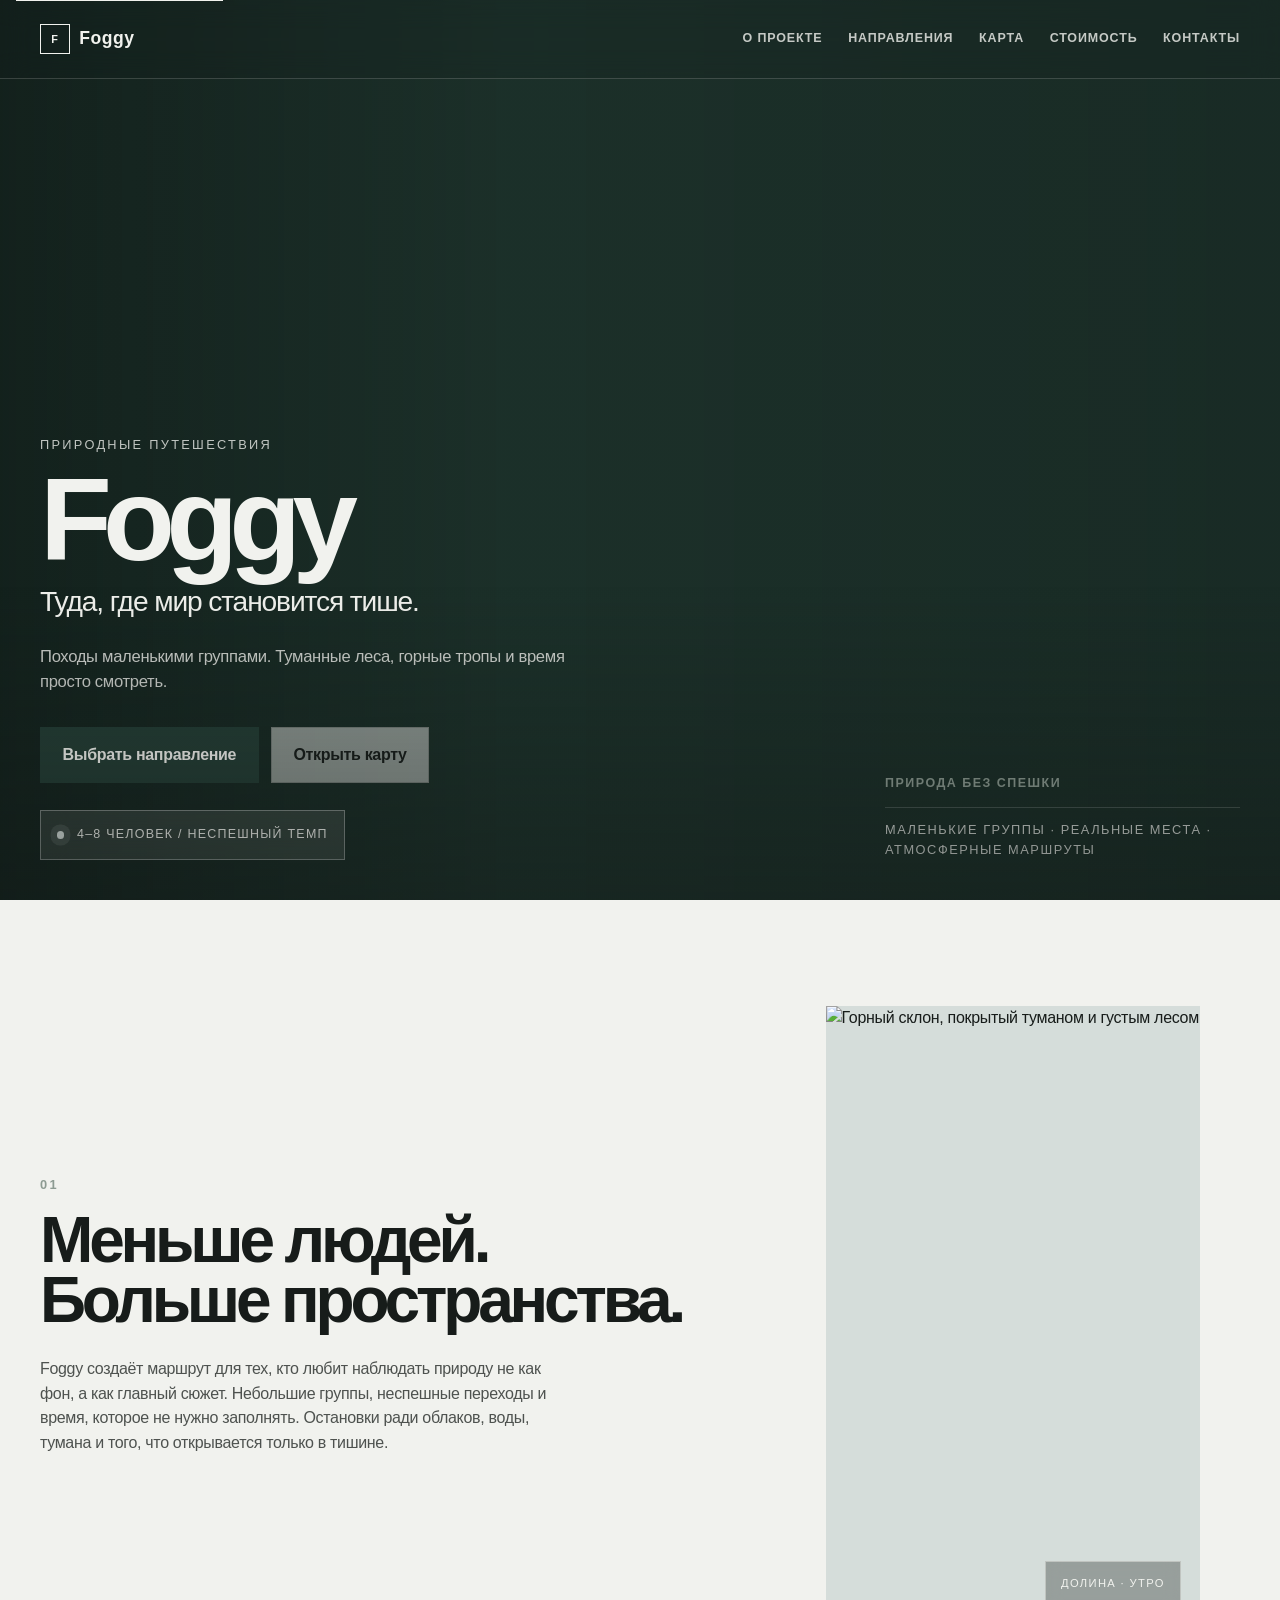
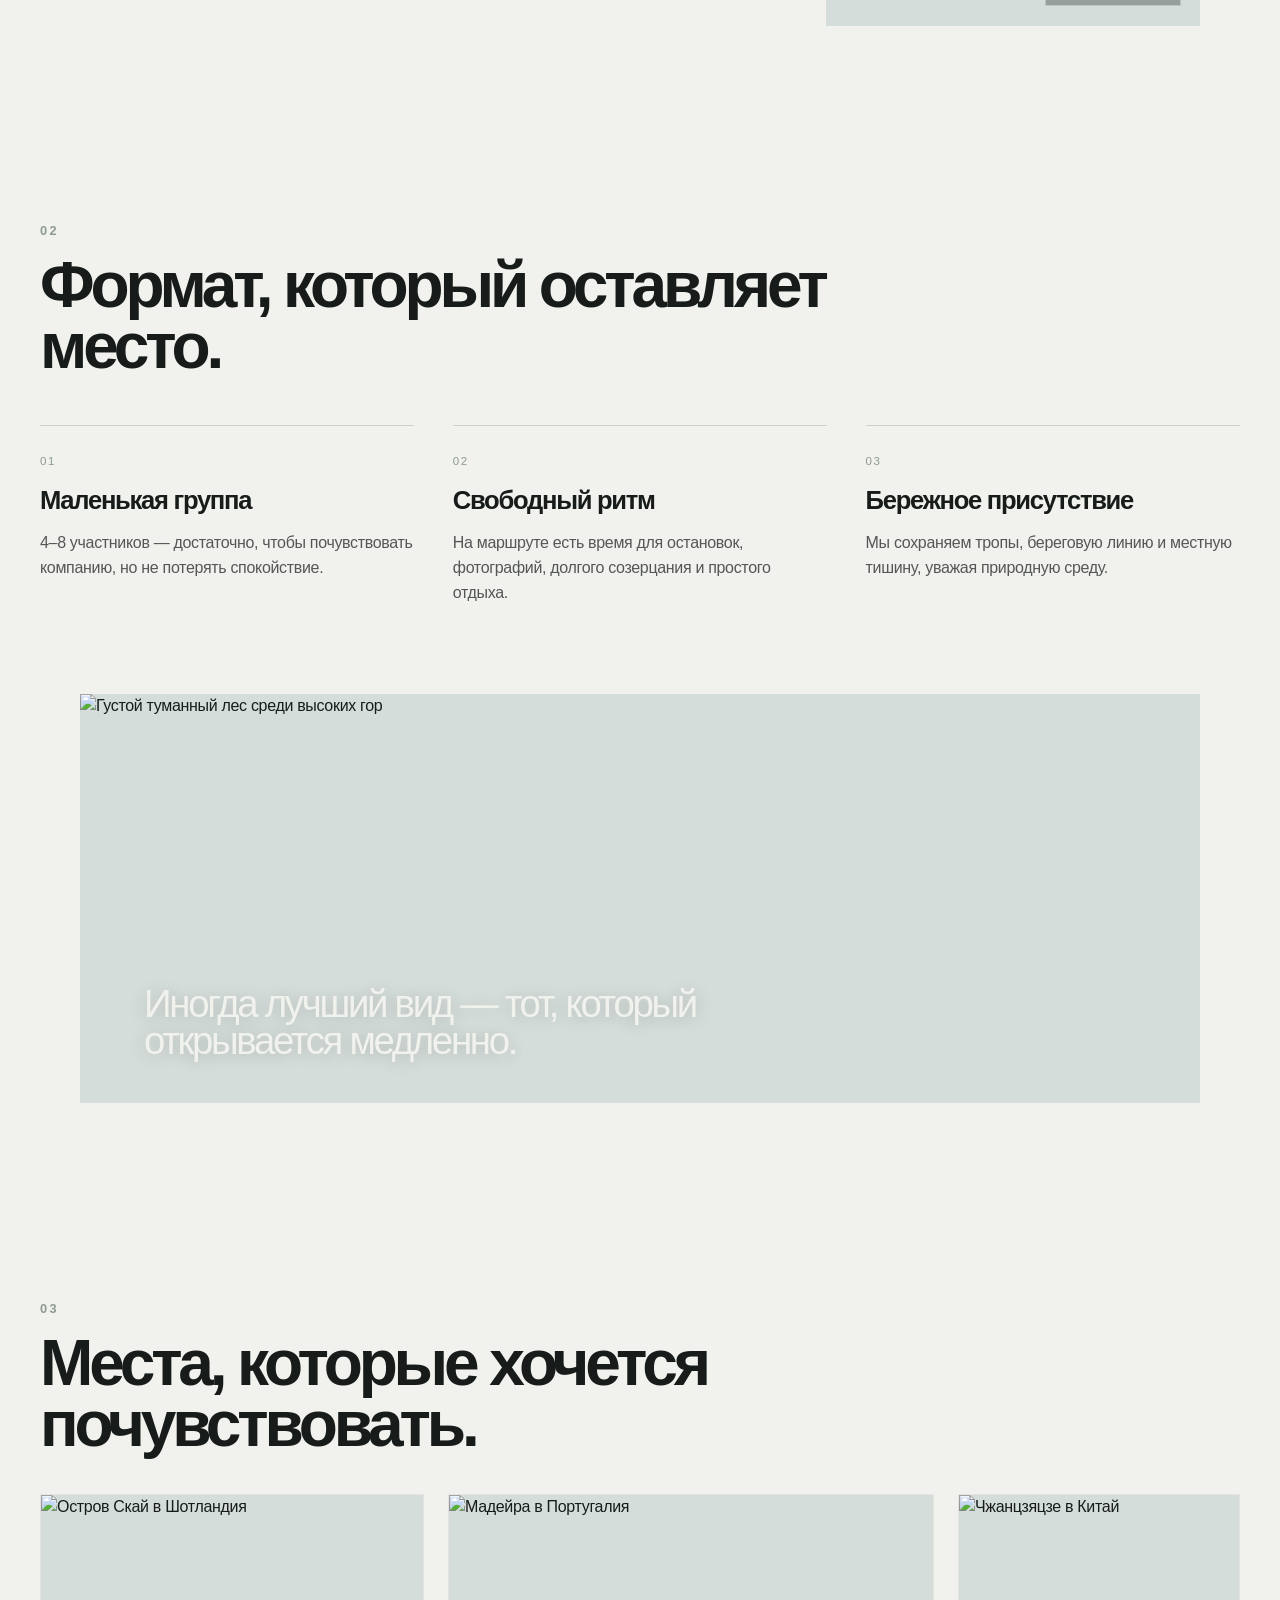
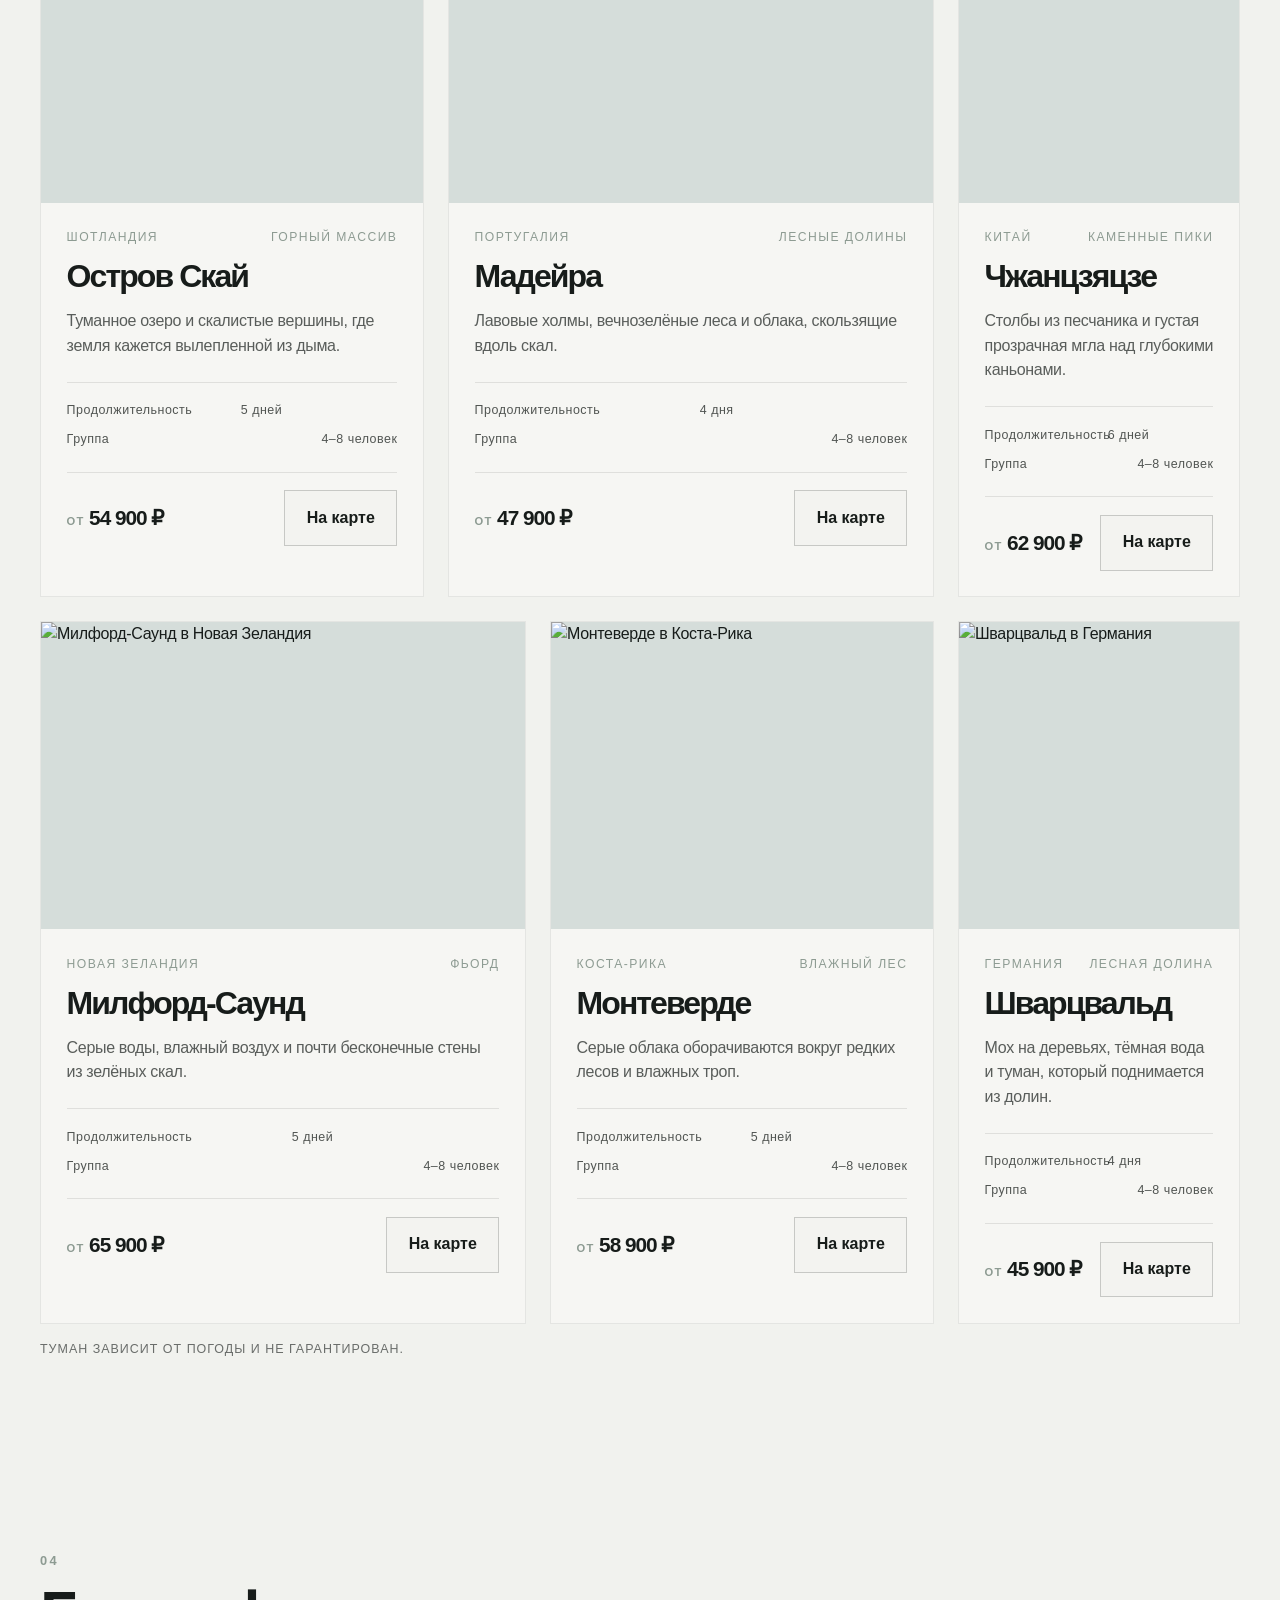
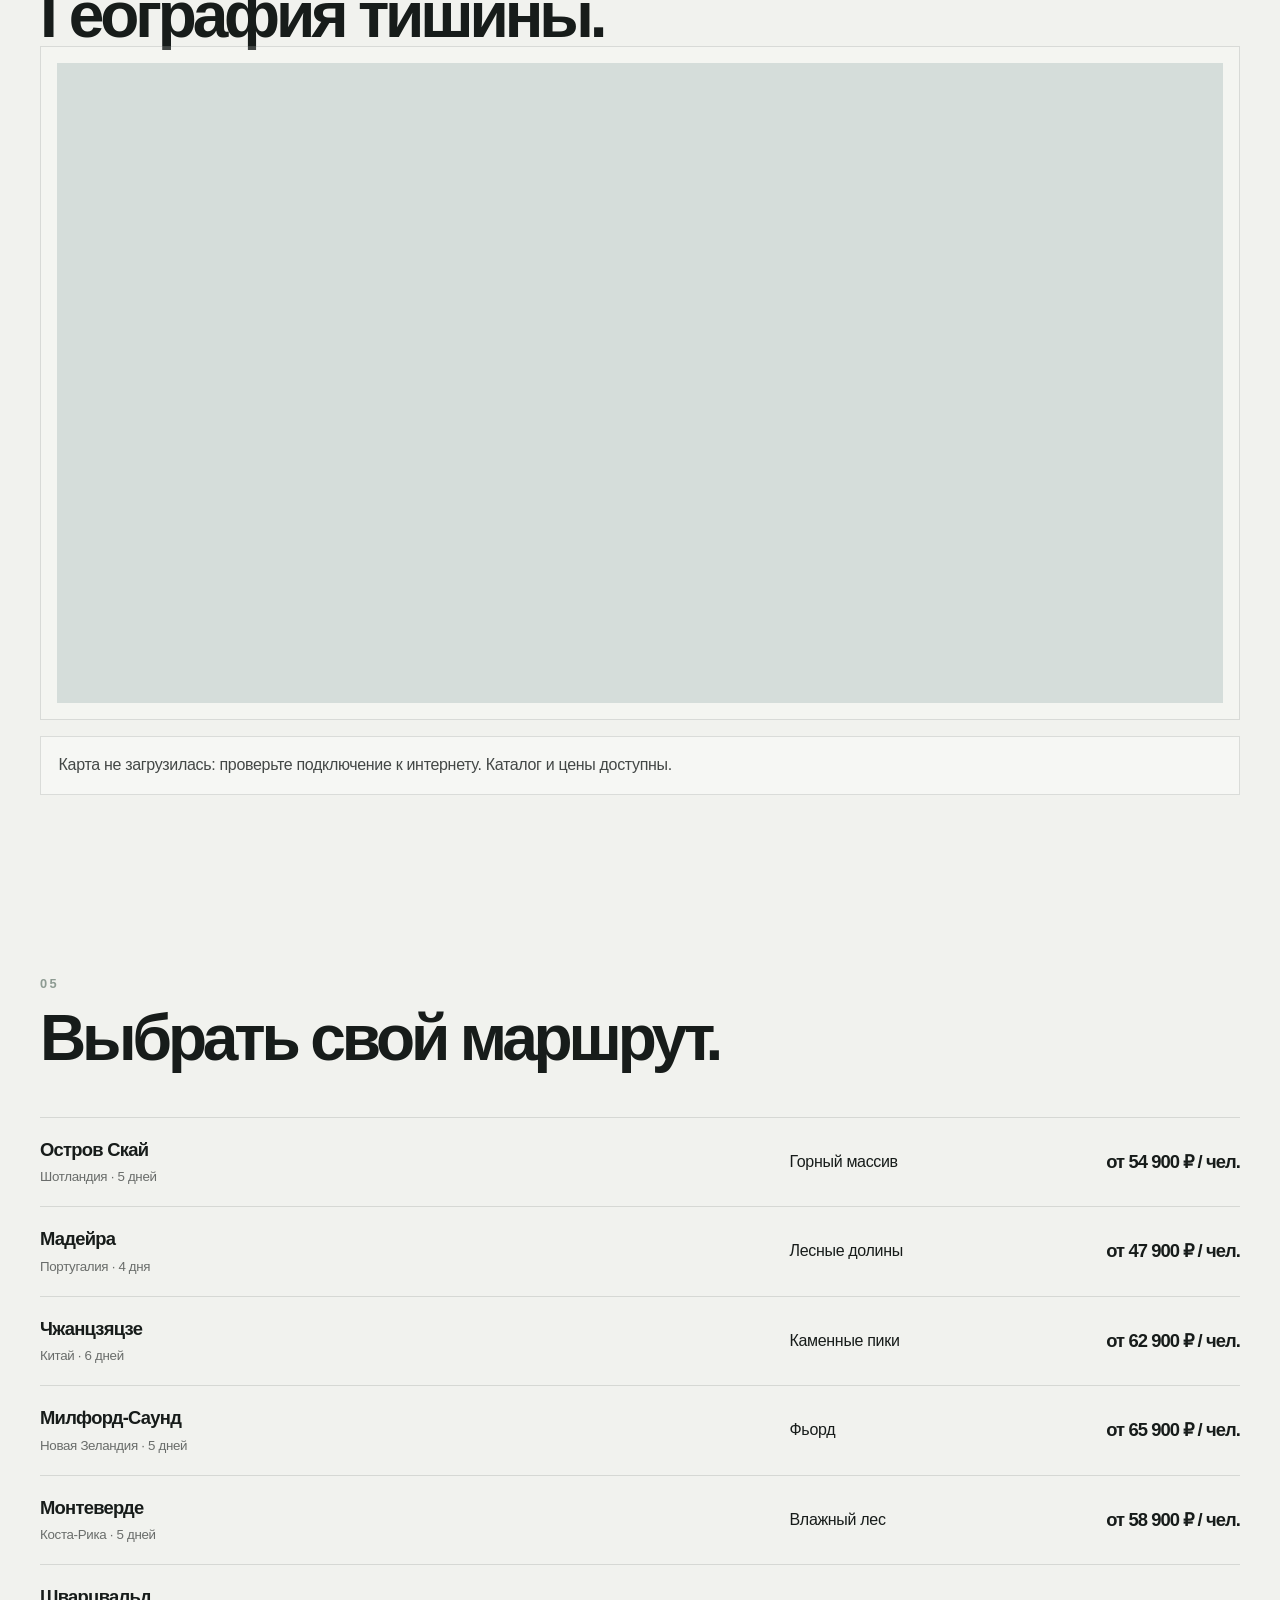
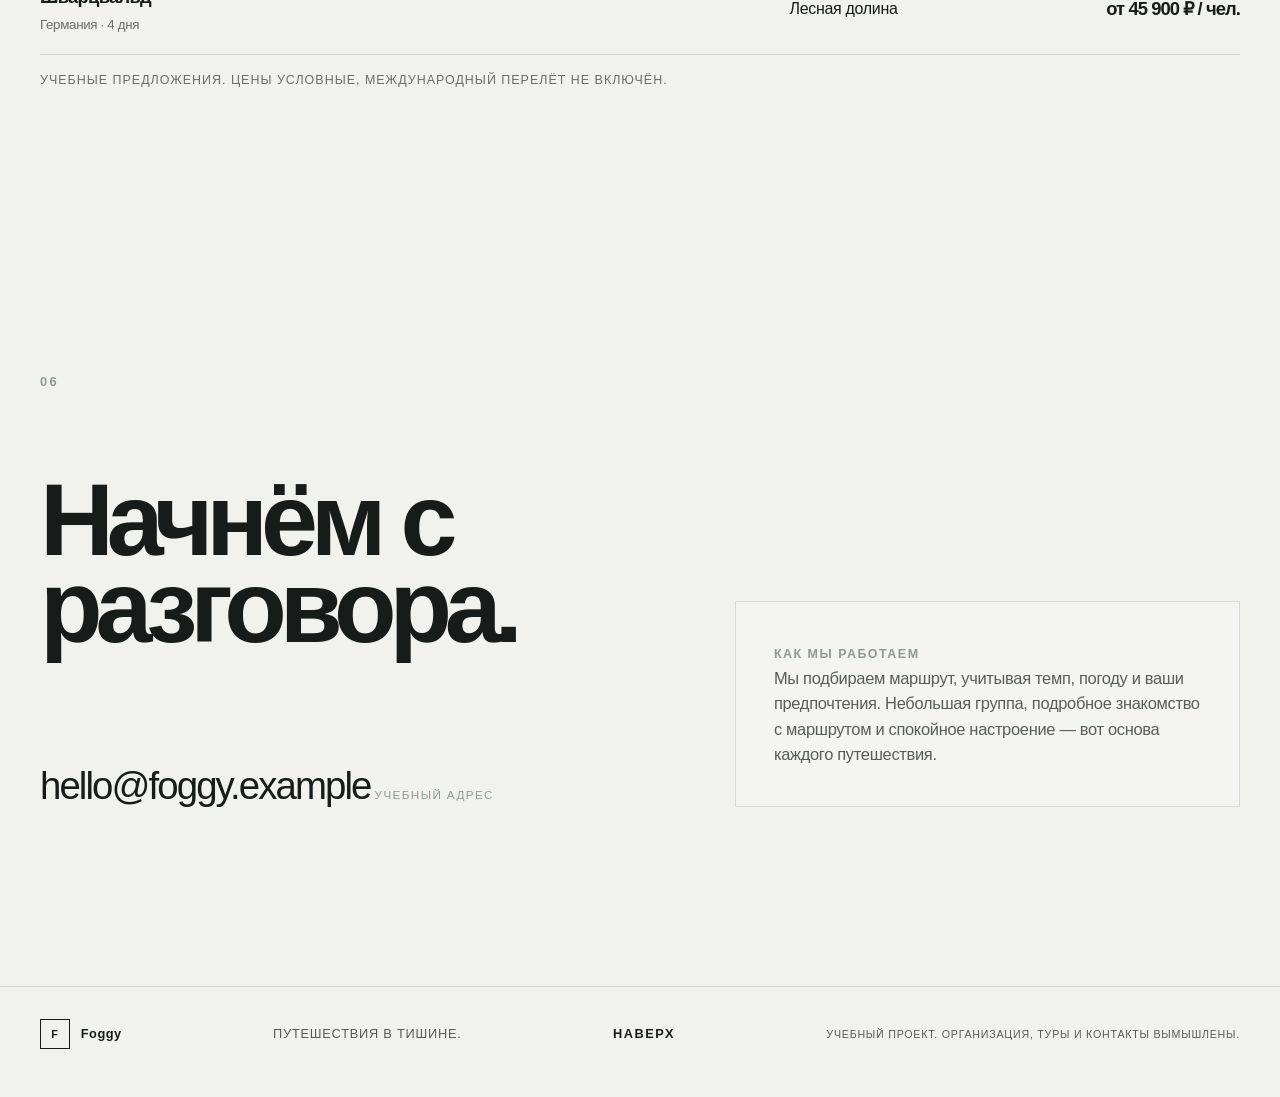
==== index.html @ eac11d85 "init" ====
<!DOCTYPE html>
<html lang="ru">
<head>
  <meta charset="UTF-8">
  <meta name="viewport" content="width=device-width, initial-scale=1.0">
  <meta name="description" content="Foggy — небольшие путешествия по туманным лесам, горным долинам и спокойным природным маршрутам по всему миру.">
  <title>Foggy — путешествия там, где мир становится тише</title>
  <link rel="preconnect" href="https://fonts.googleapis.com">
  <link rel="preconnect" href="https://fonts.gstatic.com" crossorigin>
  <link rel="stylesheet" href="https://unpkg.com/leaflet@1.9.4/dist/leaflet.css" integrity="sha256-p4NxAoJBhIIN+hmNHrzRCf9tD/miZyoHS5obTRR9BMY=" crossorigin="">
  <style>
    :root {
      --paper: #f1f2ee;
      --ink: #171c1a;
      --forest: #233c34;
      --moss: #8d9b92;
      --mist: #d5ddda;
      --glass: rgba(241, 242, 238, 0.19);
      --glass-border: rgba(255, 255, 255, 0.36);
      --shadow: rgba(23, 28, 26, 0.12);
      --max-width: 1440px;
      --section-padding: clamp(4.5rem, 7vw, 8.5rem);
      --content-width: min(100% - 2.5rem, 1200px);
      --content-width-wide: min(100% - 2.5rem, 1320px);
      --radius: 18px;
      --header-height: 78px;
      --transition: 260ms ease;
    }

    * { box-sizing: border-box; }

    html {
      scroll-behavior: smooth;
      background: var(--paper);
    }

    body {
      margin: 0;
      color: var(--ink);
      background: var(--paper);
      font-family: Helvetica Neue, Arial, sans-serif;
      font-size: 16px;
      line-height: 1.55;
      letter-spacing: -0.02em;
      text-rendering: optimizeLegibility;
    }

    body.menu-open { overflow: hidden; }

    img {
      display: block;
      max-width: 100%;
    }

    a { color: inherit; }

    button, input, textarea { font: inherit; }

    ::selection {
      color: var(--paper);
      background: var(--forest);
    }

    :focus-visible {
      outline: 2px solid var(--ink);
      outline-offset: 4px;
    }

    .sr-only {
      position: absolute;
      width: 1px;
      height: 1px;
      padding: 0;
      margin: -1px;
      overflow: hidden;
      clip: rect(0, 0, 0, 0);
      white-space: nowrap;
      border: 0;
    }

    .container {
      width: var(--content-width);
      margin-inline: auto;
    }

    .container-wide {
      width: var(--content-width-wide);
      margin-inline: auto;
    }

    .section-kicker {
      display: block;
      margin-bottom: 0.9rem;
      color: var(--moss);
      font-size: clamp(0.7rem, 1vw, 0.8rem);
      font-weight: 700;
      letter-spacing: 0.18em;
      text-transform: uppercase;
    }

    .section-title {
      margin: 0;
      max-width: 920px;
      font-size: clamp(2.6rem, 5vw, 6.1rem);
      line-height: 0.95;
      letter-spacing: -0.065em;
      font-weight: 600;
    }

    .eyebrow {
      color: var(--moss);
      font-size: 0.78rem;
      font-weight: 700;
      letter-spacing: 0.12em;
      text-transform: uppercase;
    }

    .button,
    .text-link {
      display: inline-flex;
      align-items: center;
      justify-content: center;
      min-height: 48px;
      border: 1px solid transparent;
      transition: background var(--transition), color var(--transition), border-color var(--transition), transform var(--transition);
      cursor: pointer;
      text-decoration: none;
    }

    .button {
      padding: 0.9rem 1.35rem;
      font-weight: 600;
    }

    .button.primary {
      background: var(--forest);
      color: var(--paper);
    }

    .button.primary:hover,
    .button.primary:focus-visible {
      background: #1b2d2a;
    }

    .button.secondary {
      border-color: rgba(23, 28, 26, 0.2);
      background: rgba(241, 242, 238, 0.52);
      color: var(--ink);
    }

    .button.secondary:hover,
    .button.secondary:focus-visible {
      background: rgba(255, 255, 255, 0.68);
    }

    .button:active,
    .text-link:active { transform: translateY(1px); }

    .skip-link {
      position: absolute;
      top: -3rem;
      left: 1rem;
      z-index: 1000;
      padding: 0.75rem 1rem;
      background: var(--paper);
      color: var(--ink);
    }

    .skip-link:focus { top: 1rem; }

    .site-header {
      position: fixed;
      top: 0;
      left: 0;
      z-index: 100;
      width: 100%;
      border-bottom: 1px solid rgba(255, 255, 255, 0.16);
      background: rgba(23, 28, 26, 0.16);
      backdrop-filter: blur(14px);
      -webkit-backdrop-filter: blur(14px);
      transition: background var(--transition), border-color var(--transition), transform var(--transition);
    }

    .site-header.has-background {
      background: rgba(241, 242, 238, 0.88);
      border-color: rgba(23, 28, 26, 0.09);
      backdrop-filter: blur(12px);
      -webkit-backdrop-filter: blur(12px);
    }

    .site-header .container {
      display: flex;
      align-items: center;
      justify-content: space-between;
      height: var(--header-height);
    }

    .brand {
      display: inline-flex;
      align-items: center;
      gap: 0.6rem;
      color: var(--paper);
      text-decoration: none;
      font-size: 1.1rem;
      font-weight: 700;
      letter-spacing: 0.03em;
    }

    .has-background .brand { color: var(--ink); }

    .brand-mark {
      display: inline-grid;
      place-items: center;
      width: 1.85rem;
      height: 1.85rem;
      border: 1px solid currentColor;
      font-size: 0.68rem;
      line-height: 1;
    }

    .main-nav {
      display: flex;
      align-items: center;
      gap: clamp(1rem, 2vw, 2.25rem);
      color: var(--paper);
      font-size: 0.78rem;
      font-weight: 600;
      letter-spacing: 0.07em;
      text-transform: uppercase;
    }

    .has-background .main-nav { color: var(--ink); }

    .main-nav a {
      position: relative;
      text-decoration: none;
      opacity: 0.8;
    }

    .main-nav a::after {
      position: absolute;
      right: 0;
      bottom: -0.45rem;
      left: 0;
      height: 1px;
      background: currentColor;
      transform: scaleX(0);
      transform-origin: left;
      transition: transform var(--transition);
      content: "";
    }

    .main-nav a:hover::after,
    .main-nav a:focus-visible::after,
    .main-nav a.active::after { transform: scaleX(1); }

    .nav-toggle {
      display: none;
      width: 2.9rem;
      height: 2.9rem;
      border: 1px solid rgba(255, 255, 255, 0.4);
      background: rgba(255, 255, 255, 0.06);
      color: var(--paper);
      cursor: pointer;
    }

    .has-background .nav-toggle {
      color: var(--ink);
      border-color: rgba(23, 28, 26, 0.22);
      background: rgba(255, 255, 255, 0.26);
    }

    .nav-toggle .bars,
    .nav-toggle .bars::before,
    .nav-toggle .bars::after {
      position: relative;
      display: block;
      width: 1.2rem;
      height: 1px;
      margin-inline: auto;
      background: currentColor;
      transition: transform var(--transition), opacity var(--transition);
      content: "";
    }

    .nav-toggle .bars::before { top: -0.42rem; }
    .nav-toggle .bars::after { top: 0.42rem; }

    .nav-toggle[aria-expanded="true"] .bars { background: transparent; }
    .nav-toggle[aria-expanded="true"] .bars::before { top: 0; transform: rotate(45deg); }
    .nav-toggle[aria-expanded="true"] .bars::after { top: -1px; transform: rotate(-45deg); }

    .hero {
      position: relative;
      min-height: 100vh;
      overflow: hidden;
      background: var(--forest);
      color: var(--paper);
      isolation: isolate;
    }

    .hero-media {
      position: absolute;
      z-index: -2;
      inset: -8% 0 0;
      background-image: url("https://images.unsplash.com/photo-1506744038136-46273834b3fb?auto=format&fit=crop&w=1800&q=80");
      background-size: cover;
      background-position: center;
      transform: scale(1.08) translate3d(0, var(--hero-shift, 0), 0);
      transition: transform 0.12s linear;
      will-change: transform;
    }

    .hero::before {
      position: absolute;
      z-index: -1;
      inset: 0;
      background: linear-gradient(90deg, rgba(8, 14, 12, 0.58) 0%, rgba(8, 14, 12, 0.26) 40%, rgba(8, 14, 12, 0.36) 100%);
      content: "";
    }

    .hero::after {
      position: absolute;
      right: 0;
      bottom: 0;
      left: 0;
      height: 35%;
      background: linear-gradient(to top, rgba(18, 24, 22, 0.38), transparent);
      content: "";
    }

    .hero-content {
      display: grid;
      align-content: end;
      min-height: 100vh;
      padding-block: clamp(7rem, 14vh, 10rem) 2.5rem;
    }

    .hero-grid {
      display: grid;
      grid-template-columns: minmax(0, 2.2fr) minmax(0, 1fr);
      gap: clamp(2rem, 5vw, 6rem);
      align-items: end;
    }

    .hero-copy {
      max-width: 980px;
    }

    .hero-kicker {
      display: block;
      margin-bottom: 1.1rem;
      font-size: clamp(0.7rem, 1vw, 0.8rem);
      letter-spacing: 0.18em;
      text-transform: uppercase;
      color: rgba(241, 242, 238, 0.78);
    }

    .hero-title {
      margin: 0;
      font-size: clamp(4rem, 9.2vw, 11rem);
      line-height: 0.8;
      letter-spacing: -0.075em;
      font-weight: 600;
    }

    .hero-tagline {
      margin: 1.25rem 0 0;
      max-width: 700px;
      font-size: clamp(1.1rem, 2.2vw, 1.8rem);
      line-height: 1.12;
      letter-spacing: -0.04em;
      font-weight: 500;
    }

    .hero-body {
      margin: 1.6rem 0 0;
      max-width: 35rem;
      color: rgba(241, 242, 238, 0.82);
      font-size: clamp(0.96rem, 1.3vw, 1.15rem);
    }

    .hero-actions {
      display: flex;
      flex-wrap: wrap;
      gap: 0.75rem;
      margin-top: 2rem;
    }

    .hero-note {
      display: flex;
      align-items: center;
      gap: 0.8rem;
      margin-top: 1.7rem;
      padding: 0.9rem 1rem;
      width: fit-content;
      border: 1px solid var(--glass-border);
      background: rgba(241, 242, 238, 0.12);
      backdrop-filter: blur(14px);
      -webkit-backdrop-filter: blur(14px);
      color: var(--paper);
      font-size: 0.78rem;
      letter-spacing: 0.1em;
      text-transform: uppercase;
    }

    .hero-note::before {
      width: 0.45rem;
      height: 0.45rem;
      border-radius: 50%;
      background: var(--mist);
      box-shadow: 0 0 0 0.4rem rgba(213, 221, 218, 0.12);
      content: "";
    }

    .hero-detail {
      justify-self: end;
      max-width: 400px;
      color: rgba(241, 242, 238, 0.84);
      font-size: 0.8rem;
      letter-spacing: 0.12em;
      text-transform: uppercase;
    }

    .hero-detail-line {
      position: relative;
      padding-top: 0.8rem;
      margin-top: 0.8rem;
      border-top: 1px solid rgba(255, 255, 255, 0.18);
    }

    section { scroll-margin-top: calc(var(--header-height) + 2rem); }

    .intro,
    .format,
    .catalog,
    .map-block,
    .price,
    .contacts {
      padding-block: var(--section-padding);
    }

    .journal-grid {
      display: grid;
      grid-template-columns: minmax(0, 1.2fr) minmax(0, 0.8fr);
      gap: clamp(2rem, 5vw, 5rem);
      align-items: center;
    }

    .intro-copy {
      max-width: 670px;
    }

    .intro-copy .section-title {
      max-width: 760px;
    }

    .intro-text {
      margin: 1.6rem 0 0;
      max-width: 33rem;
      color: rgba(23, 28, 26, 0.75);
      font-size: clamp(1rem, 1.2vw, 1.15rem);
    }

    .intro-media {
      position: relative;
      min-height: 620px;
      overflow: hidden;
      background: var(--mist);
    }

    .intro-media img,
    .photo-panel img,
    .destination-image img {
      width: 100%;
      height: 100%;
      object-fit: cover;
      transition: transform 700ms ease;
    }

    .intro-media img {
      position: absolute;
      inset: 0;
    }

    .intro-media:hover img,
    .photo-panel:hover img,
    .destination-image:hover img { transform: scale(1.025); }

    .intro-caption {
      position: absolute;
      right: 1.2rem;
      bottom: 1.2rem;
      padding: 0.8rem 0.95rem;
      border: 1px solid rgba(241, 242, 238, 0.45);
      background: rgba(23, 28, 26, 0.32);
      color: var(--paper);
      font-size: 0.7rem;
      letter-spacing: 0.12em;
      text-transform: uppercase;
      backdrop-filter: blur(8px);
      -webkit-backdrop-filter: blur(8px);
    }

    .format-grid {
      display: grid;
      grid-template-columns: repeat(3, minmax(0, 1fr));
      gap: clamp(1.5rem, 3vw, 2.5rem);
      margin-top: 3rem;
    }

    .feature {
      position: relative;
      padding-top: 1.7rem;
      border-top: 1px solid rgba(23, 28, 26, 0.16);
    }

    .feature-number {
      display: block;
      margin-bottom: 1.1rem;
      color: var(--moss);
      font-size: 0.72rem;
      letter-spacing: 0.14em;
      text-transform: uppercase;
    }

    .feature h3 {
      margin: 0;
      font-size: clamp(1.55rem, 2vw, 2.2rem);
      letter-spacing: -0.05em;
      line-height: 1;
    }

    .feature p {
      margin: 1.1rem 0 0;
      color: rgba(23, 28, 26, 0.72);
    }

    .photo-panel {
      position: relative;
      overflow: hidden;
      height: clamp(20rem, 32vw, 34rem);
      margin-top: 5.5rem;
      background: var(--mist);
    }

    .photo-panel .quote {
      position: absolute;
      left: clamp(1.2rem, 5vw, 5rem);
      bottom: clamp(1.2rem, 4vw, 2.8rem);
      max-width: 42rem;
      color: var(--paper);
      font-size: clamp(1.4rem, 3vw, 3.5rem);
      line-height: 0.94;
      letter-spacing: -0.06em;
      font-weight: 500;
      text-shadow: 0 2px 18px rgba(0, 0, 0, 0.2);
    }

    .catalog-header {
      display: flex;
      align-items: end;
      justify-content: space-between;
      gap: 2rem;
      margin-bottom: 2.5rem;
    }

    .catalog-grid {
      display: grid;
      grid-template-columns: repeat(12, minmax(0, 1fr));
      gap: 1.5rem;
    }

    .destination {
      grid-column: span 4;
      background: rgba(255, 255, 255, 0.3);
      border: 1px solid rgba(23, 28, 26, 0.08);
    }

    .destination:nth-child(2n) { grid-column: span 5; }
    .destination:nth-child(3n) { grid-column: span 3; }

    .destination-image {
      position: relative;
      height: clamp(18rem, 24vw, 28rem);
      overflow: hidden;
      background: var(--mist);
    }

    .destination-body {
      padding: clamp(1.2rem, 2vw, 1.7rem);
    }

    .destination-meta {
      display: flex;
      align-items: center;
      justify-content: space-between;
      gap: 1rem;
      margin-bottom: 0.9rem;
      color: var(--moss);
      font-size: 0.76rem;
      letter-spacing: 0.12em;
      text-transform: uppercase;
    }

    .destination h3 {
      margin: 0;
      font-size: clamp(1.7rem, 2.5vw, 2.4rem);
      line-height: 0.98;
      letter-spacing: -0.06em;
    }

    .destination p {
      margin: 1rem 0 0;
      color: rgba(23, 28, 26, 0.7);
    }

    .destination-details {
      display: grid;
      grid-template-columns: repeat(2, minmax(0, 1fr));
      gap: 0.6rem 1.1rem;
      padding-top: 1.15rem;
      margin-top: 1.45rem;
      border-top: 1px solid rgba(23, 28, 26, 0.1);
      color: rgba(23, 28, 26, 0.74);
      font-size: 0.78rem;
      letter-spacing: 0.04em;
    }

    .destination-details span:last-child { text-align: right; }

    .destination-footer {
      display: flex;
      align-items: center;
      justify-content: space-between;
      gap: 1rem;
      margin-top: 1.4rem;
      padding-top: 1.1rem;
      border-top: 1px solid rgba(23, 28, 26, 0.1);
    }

    .destination-price {
      font-size: 1.3rem;
      letter-spacing: -0.05em;
      font-weight: 600;
    }

    .destination-price small {
      color: var(--moss);
      font-size: 0.7rem;
      letter-spacing: 0.1em;
      text-transform: uppercase;
    }

    .map-layout {
      position: relative;
      overflow: hidden;
      padding: 1rem;
      border: 1px solid rgba(23, 28, 26, 0.12);
      background: rgba(255, 255, 255, 0.18);
    }

    #map-canvas {
      position: relative;
      z-index: 0;
      isolation: isolate;
      overflow: hidden;
      width: 100%;
      height: clamp(24rem, 50vw, 42rem);
      min-height: 22rem;
      background: var(--mist);
    }

    .leaflet-container {
      background: #dfe9e4;
      font: inherit;
    }

    .leaflet-control-zoom {
      border: 1px solid rgba(23, 28, 26, 0.15) !important;
      border-radius: 0 !important;
      box-shadow: none !important;
    }

    .leaflet-control-zoom a {
      color: var(--ink) !important;
      background: rgba(241, 242, 238, 0.9) !important;
    }

    .leaflet-popup-content-wrapper,
    .leaflet-popup-tip {
      border-radius: 0;
      color: var(--ink);
      box-shadow: 0 18px 38px rgba(23, 28, 26, 0.12);
    }

    .leaflet-popup.is-constrained .leaflet-popup-tip-container { display: none; }

    .map-popup {
      min-width: 200px;
      padding: 0.2rem 0.1rem 0.1rem;
    }

    .map-popup h3 {
      margin: 0;
      font-size: 1.1rem;
      letter-spacing: -0.04em;
    }

    .map-popup p { margin: 0.35rem 0 0; color: rgba(23, 28, 26, 0.75); }

    .map-status {
      display: none;
      margin-top: 1rem;
      padding: 1rem 1.1rem;
      border: 1px solid rgba(23, 28, 26, 0.12);
      background: rgba(255, 255, 255, 0.34);
      color: rgba(23, 28, 26, 0.8);
    }

    .map-status.is-visible { display: block; }

    .price-list {
      margin: 3rem 0 0;
      border-top: 1px solid rgba(23, 28, 26, 0.12);
    }

    .price-row {
      display: grid;
      grid-template-columns: minmax(0, 1.3fr) minmax(110px, 0.45fr) minmax(120px, 0.32fr);
      gap: 1rem;
      align-items: center;
      padding: 1.1rem 0;
      border-bottom: 1px solid rgba(23, 28, 26, 0.12);
    }

    .price-row strong {
      display: block;
      font-size: 1.15rem;
      letter-spacing: -0.04em;
    }

    .price-row small,
    .price-note {
      color: rgba(23, 28, 26, 0.62);
    }

    .price-row span,
    .price-row strong,
    .price-row em { font-style: normal; }

    .price-row em {
      justify-self: end;
      font-size: 1.15rem;
      letter-spacing: -0.05em;
      font-weight: 600;
    }

    .price-note {
      margin-top: 1rem;
      font-size: 0.78rem;
      letter-spacing: 0.08em;
      text-transform: uppercase;
    }

    .contacts-wrap {
      display: grid;
      grid-template-columns: minmax(0, 1.1fr) minmax(0, 0.9fr);
      gap: clamp(2rem, 6vw, 6rem);
      align-items: end;
      padding-block: var(--section-padding);
    }

    .contacts-title {
      font-size: clamp(3.2rem, 8vw, 8rem);
      line-height: 0.85;
      letter-spacing: -0.07em;
      font-weight: 600;
    }

    .contact-email {
      display: inline-block;
      margin-top: 2rem;
      font-size: clamp(1.3rem, 3vw, 3rem);
      line-height: 1;
      letter-spacing: -0.05em;
      text-decoration: none;
    }

    .contact-note {
      display: inline-block;
      margin-top: 0.9rem;
      color: var(--moss);
      font-size: 0.73rem;
      letter-spacing: 0.12em;
      text-transform: uppercase;
    }

    .contact-card {
      padding: clamp(1.5rem, 3vw, 2.4rem);
      border: 1px solid rgba(23, 28, 26, 0.12);
      background: rgba(255, 255, 255, 0.2);
    }

    .contact-card .eyebrow {
      margin-bottom: 0.8rem;
    }

    .contact-card p {
      margin: 0;
      color: rgba(23, 28, 26, 0.7);
      font-size: 1.03rem;
    }

    .site-footer {
      padding: 2rem 0 3rem;
      border-top: 1px solid rgba(23, 28, 26, 0.12);
      color: rgba(23, 28, 26, 0.7);
      font-size: 0.8rem;
      letter-spacing: 0.06em;
      text-transform: uppercase;
    }

    .site-footer .container {
      display: flex;
      align-items: center;
      justify-content: space-between;
      gap: 1.5rem;
    }

    .footer-brand {
      display: inline-flex;
      align-items: center;
      gap: 0.7rem;
      color: var(--ink);
      text-decoration: none;
      font-weight: 700;
      letter-spacing: 0.04em;
      text-transform: none;
    }

    .footer-note { display: block; }

    .footer-top {
      color: var(--ink);
      text-decoration: none;
      font-weight: 700;
      letter-spacing: 0.12em;
    }

    @media (max-width: 980px) {
      .main-nav {
        position: fixed;
        top: var(--header-height);
        right: 1rem;
        left: 1rem;
        display: grid;
        gap: 1.2rem;
        padding: 1.5rem;
        border: 1px solid rgba(255, 255, 255, 0.24);
        background: rgba(23, 28, 26, 0.89);
        backdrop-filter: blur(18px);
        -webkit-backdrop-filter: blur(18px);
        opacity: 0;
        pointer-events: none;
        transform: translateY(-0.5rem);
        transition: opacity var(--transition), transform var(--transition);
      }

      .main-nav.is-open {
        opacity: 1;
        pointer-events: auto;
        transform: translateY(0);
      }

      .nav-toggle { display: inline-grid; place-items: center; }

      .hero-grid { grid-template-columns: 1fr; }
      .hero-detail { justify-self: start; }

      .journal-grid,
      .contacts-wrap { grid-template-columns: 1fr; }

      .destination { grid-column: span 6; }
      .destination:nth-child(2n),
      .destination:nth-child(3n) { grid-column: span 6; }
    }

    @media (max-width: 720px) {
      :root {
        --section-padding: 4.5rem;
        --header-height: 70px;
        --content-width: min(100% - 1.35rem, 1200px);
      }

      .site-header .container { height: var(--header-height); }
      .brand { font-size: 1rem; }

      .hero-note { letter-spacing: 0.06em; }
      .hero-detail { font-size: 0.68rem; }

      .catalog-grid { grid-template-columns: 1fr; }
      .destination,
      .destination:nth-child(2n),
      .destination:nth-child(3n) { grid-column: auto; }

      .destination-image { height: 23rem; }
      .destination-details { grid-template-columns: 1fr; }
      .destination-details span:last-child { text-align: left; }
      .destination-footer { align-items: flex-end; }

      .price-row {
        grid-template-columns: 1fr;
        gap: 0.35rem;
        padding: 1.35rem 0;
      }
      .price-row em { justify-self: start; }

      .site-footer .container {
        flex-direction: column;
        align-items: flex-start;
      }
    }

    @media (max-width: 430px) {
      .hero-content { padding-block: 6.5rem 1.5rem; }
      .hero-title { font-size: clamp(3.2rem, 23vw, 4.75rem); }
      .hero-tagline { font-size: 1.15rem; }
      .hero-actions { flex-direction: column; align-items: stretch; }
      .hero-actions .button { width: 100%; }
      .intro-media { min-height: 420px; }
      .photo-panel { height: 19rem; }
      .photo-panel .quote { font-size: 1.8rem; }
      .contacts-title { font-size: 2.9rem; }
    }

    @media (prefers-reduced-motion: reduce) {
      html { scroll-behavior: auto; }
      *, *::before, *::after {
        animation-duration: 0.01ms !important;
        animation-iteration-count: 1 !important;
        transition-duration: 0.01ms !important;
      }
      .hero-media { transform: none !important; }
    }
  </style>
</head>
<body>
  <a class="skip-link" href="#main">Перейти к содержимому</a>

  <header class="site-header" id="site-header">
    <div class="container">
      <a class="brand" href="#top" aria-label="Foggy — начало страницы">
        <span class="brand-mark">F</span>
        <span>Foggy</span>
      </a>

      <nav class="main-nav" aria-label="Основная навигация" id="main-nav">
        <a href="#about">О проекте</a>
        <a href="#catalog">Направления</a>
        <a href="#map">Карта</a>
        <a href="#price">Стоимость</a>
        <a href="#contacts">Контакты</a>
      </nav>

      <button class="nav-toggle" type="button" aria-expanded="false" aria-controls="main-nav" aria-label="Открыть меню">
        <span class="bars" aria-hidden="true"></span>
      </button>
    </div>
  </header>

  <main id="main">
    <section class="hero" id="top" aria-labelledby="hero-title">
      <div class="hero-media" aria-hidden="true"></div>
      <div class="container hero-content">
        <div class="hero-grid">
          <div class="hero-copy">
            <span class="hero-kicker">Природные путешествия</span>
            <h1 class="hero-title" id="hero-title">Foggy</h1>
            <p class="hero-tagline">Туда, где мир становится тише.</p>
            <p class="hero-body">Походы маленькими группами. Туманные леса, горные тропы и время просто смотреть.</p>
            <div class="hero-actions">
              <a class="button primary" href="#catalog">Выбрать направление</a>
              <a class="button secondary" href="#map">Открыть карту</a>
            </div>
            <div class="hero-note">4–8 человек / неспешный темп</div>
          </div>

          <div class="hero-detail">
            <span class="eyebrow">Природа без спешки</span>
            <div class="hero-detail-line">Маленькие группы · реальные места · атмосферные маршруты</div>
          </div>
        </div>
      </div>
    </section>

    <section class="intro" id="about" aria-labelledby="about-title">
      <div class="container journal-grid">
        <div class="intro-copy">
          <span class="section-kicker">01</span>
          <h2 class="section-title" id="about-title">Меньше людей. Больше пространства.</h2>
          <p class="intro-text">Foggy создаёт маршрут для тех, кто любит наблюдать природу не как фон, а как главный сюжет. Небольшие группы, неспешные переходы и время, которое не нужно заполнять. Остановки ради облаков, воды, тумана и того, что открывается только в тишине.</p>
        </div>

        <figure class="intro-media">
          <img src="https://images.unsplash.com/photo-1501785888041-af3ef285b470?auto=format&fit=crop&w=1200&q=80" alt="Горный склон, покрытый туманом и густым лесом" loading="lazy">
          <figcaption class="intro-caption">Долина · утро</figcaption>
        </figure>
      </div>
    </section>

    <section class="format" id="format" aria-labelledby="format-title">
      <div class="container">
        <span class="section-kicker">02</span>
        <h2 class="section-title" id="format-title">Формат, который оставляет место.</h2>

        <div class="format-grid" aria-label="Преимущества путешествий Foggy">
          <article class="feature">
            <span class="feature-number">01</span>
            <h3>Маленькая группа</h3>
            <p>4–8 участников — достаточно, чтобы почувствовать компанию, но не потерять спокойствие.</p>
          </article>

          <article class="feature">
            <span class="feature-number">02</span>
            <h3>Свободный ритм</h3>
            <p>На маршруте есть время для остановок, фотографий, долгого созерцания и простого отдыха.</p>
          </article>

          <article class="feature">
            <span class="feature-number">03</span>
            <h3>Бережное присутствие</h3>
            <p>Мы сохраняем тропы, береговую линию и местную тишину, уважая природную среду.</p>
          </article>
        </div>

        <figure class="photo-panel" aria-label="Панорамный вид гор и облаков">
          <img src="https://images.unsplash.com/photo-1441974231531-c6227db76b6e?auto=format&fit=crop&w=1800&q=80" alt="Густой туманный лес среди высоких гор" loading="lazy">
          <figcaption class="quote">Иногда лучший вид — тот, который открывается медленно.</figcaption>
        </figure>
      </div>
    </section>

    <section class="catalog" id="catalog" aria-labelledby="catalog-title">
      <div class="container">
        <div class="catalog-header">
          <div>
            <span class="section-kicker">03</span>
            <h2 class="section-title" id="catalog-title">Места, которые хочется почувствовать.</h2>
          </div>
        </div>

        <div class="catalog-grid" id="destination-grid" aria-live="polite"></div>
        <p class="price-note">Туман зависит от погоды и не гарантирован.</p>
      </div>
    </section>

    <section class="map-block" id="map" aria-labelledby="map-title">
      <div class="container">
        <span class="section-kicker">04</span>
        <h2 class="section-title" id="map-title">География тишины.</h2>
        <div class="map-layout">
          <div id="map-canvas" role="region" aria-label="Интерактивная карта направлений Foggy"></div>
        </div>
        <div class="map-status" id="map-status" role="status" aria-live="polite"></div>
      </div>
    </section>

    <section class="price" id="price" aria-labelledby="price-title">
      <div class="container">
        <span class="section-kicker">05</span>
        <h2 class="section-title" id="price-title">Выбрать свой маршрут.</h2>
        <div class="price-list" id="price-list" aria-live="polite"></div>
        <p class="price-note">Учебные предложения. Цены условные, международный перелёт не включён.</p>
      </div>
    </section>

    <section class="contacts" id="contacts" aria-labelledby="contacts-title">
      <div class="container contacts-wrap">
        <div>
          <span class="section-kicker">06</span>
          <h2 class="contacts-title" id="contacts-title">Начнём с разговора.</h2>
          <a class="contact-email" href="mailto:hello@foggy.example">hello@foggy.example</a>
          <span class="contact-note">Учебный адрес</span>
        </div>

        <aside class="contact-card">
          <span class="eyebrow">Как мы работаем</span>
          <p>Мы подбираем маршрут, учитывая темп, погоду и ваши предпочтения. Небольшая группа, подробное знакомство с маршрутом и спокойное настроение — вот основа каждого путешествия.</p>
        </aside>
      </div>
    </section>
  </main>

  <footer class="site-footer">
    <div class="container">
      <a class="footer-brand" href="#top" aria-label="Наверх">
        <span class="brand-mark">F</span>
        <span>Foggy</span>
      </a>
      <span class="footer-note">Путешествия в тишине.</span>
      <a class="footer-top" href="#top">Наверх</a>
      <small>Учебный проект. Организация, туры и контакты вымышлены.</small>
    </div>
  </footer>

  <script src="https://unpkg.com/leaflet@1.9.4/dist/leaflet.js" integrity="sha256-20nQCchB9co0qIjJZRGuk2/Z9VM+kNiyxNV1lvTlZBo=" crossorigin=""></script>
  <script>
    // Данные направлений используются каталогом, картой и прайсом.
    const destinations = [
      {
        id: "skye",
        name: "Остров Скай",
        country: "Шотландия",
        description: "Туманное озеро и скалистые вершины, где земля кажется вылепленной из дыма.",
        type: "Горный массив",
        duration: "5 дней",
        group: "4–8 человек",
        price: 54900,
        image: "https://images.unsplash.com/photo-1519681393784-d120267933ba?auto=format&fit=crop&w=1200&q=80",
        coords: [57.2, -6.2]
      },
      {
        id: "madeira",
        name: "Мадейра",
        country: "Португалия",
        description: "Лавовые холмы, вечнозелёные леса и облака, скользящие вдоль скал.",
        type: "Лесные долины",
        duration: "4 дня",
        group: "4–8 человек",
        price: 47900,
        image: "https://images.unsplash.com/photo-1500530855697-b586d89ba3ee?auto=format&fit=crop&w=1200&q=80",
        coords: [32.6667, -16.9]
      },
      {
        id: "zhangjiajie",
        name: "Чжанцзяцзе",
        country: "Китай",
        description: "Столбы из песчаника и густая прозрачная мгла над глубокими каньонами.",
        type: "Каменные пики",
        duration: "6 дней",
        group: "4–8 человек",
        price: 62900,
        image: "https://images.unsplash.com/photo-1473448912268-2022ce9509d8?auto=format&fit=crop&w=1200&q=80",
        coords: [29.125, 110.478]
      },
      {
        id: "milford-sound",
        name: "Милфорд-Саунд",
        country: "Новая Зеландия",
        description: "Серые воды, влажный воздух и почти бесконечные стены из зелёных скал.",
        type: "Фьорд",
        duration: "5 дней",
        group: "4–8 человек",
        price: 65900,
        image: "https://images.unsplash.com/photo-1501594907352-04cda38ebc29?auto=format&fit=crop&w=1200&q=80",
        coords: [-44.6, 167.9]
      },
      {
        id: "monteverde",
        name: "Монтеверде",
        country: "Коста-Рика",
        description: "Серые облака оборачиваются вокруг редких лесов и влажных троп.",
        type: "Влажный лес",
        duration: "5 дней",
        group: "4–8 человек",
        price: 58900,
        image: "https://images.unsplash.com/photo-1501436513145-30f24e19fcc5?auto=format&fit=crop&w=1200&q=80",
        coords: [10.3, -84.8]
      },
      {
        id: "black-forest",
        name: "Шварцвальд",
        country: "Германия",
        description: "Мох на деревьях, тёмная вода и туман, который поднимается из долин.",
        type: "Лесная долина",
        duration: "4 дня",
        group: "4–8 человек",
        price: 45900,
        image: "https://images.unsplash.com/photo-1501854140801-50d01698950b?auto=format&fit=crop&w=1200&q=80",
        coords: [47.8, 8.2]
      }
    ];

    function formatPrice(value) {
      return new Intl.NumberFormat("ru-RU", { style: "currency", currency: "RUB", maximumFractionDigits: 0 }).format(value);
    }

    function destinationCard(destination) {
      return `
        <article class="destination" id="destination-${destination.id}">
          <div class="destination-image">
            <img src="${destination.image}" alt="${destination.name} в ${destination.country}" loading="lazy">
          </div>
          <div class="destination-body">
            <div class="destination-meta">
              <span>${destination.country}</span>
              <span>${destination.type}</span>
            </div>
            <h3>${destination.name}</h3>
            <p>${destination.description}</p>
            <div class="destination-details">
              <span>Продолжительность</span>
              <span>${destination.duration}</span>
              <span>Группа</span>
              <span>${destination.group}</span>
            </div>
            <div class="destination-footer">
              <div class="destination-price"><small>От</small> ${formatPrice(destination.price)}</div>
              <button class="button secondary map-button" type="button" data-destination-id="${destination.id}">На карте</button>
            </div>
          </div>
        </article>
      `;
    }

    function renderCatalog() {
      const grid = document.querySelector("#destination-grid");
      grid.innerHTML = destinations.map(destinationCard).join("");
    }

    function renderPrice() {
      const list = document.querySelector("#price-list");
      list.innerHTML = destinations.map(destination => `
        <div class="price-row">
          <div>
            <strong>${destination.name}</strong>
            <small>${destination.country} · ${destination.duration}</small>
          </div>
          <span>${destination.type}</span>
          <em>от ${formatPrice(destination.price)} / чел.</em>
        </div>
      `).join("");
    }

    const medialMap = document.querySelector("#map-canvas");
    const mapStatus = document.querySelector("#map-status");
    let map;
    let mapReady = false;
    const mapMarkers = [];

    function mapError(message) {
      mapStatus.textContent = message;
      mapStatus.classList.add("is-visible");
    }

    function keepMapPopupInFrame(popup) {
      if (!popup || !popup.isOpen()) return;

      L.setOptions(popup, { offset: L.point(0, 7) });
      popup.update();
      const element = popup.getElement();
      const frame = medialMap.getBoundingClientRect();
      const card = element.getBoundingClientRect();
      const x = Math.max(frame.left + 12 - card.left, Math.min(0, frame.right - 12 - card.right));
      const y = Math.max(frame.top + 12 - card.top, Math.min(0, frame.bottom - 12 - card.bottom));

      element.classList.toggle("is-constrained", x !== 0 || y !== 0);
      L.setOptions(popup, { offset: L.point(x, 7 + y) });
      popup.update();
    }

    function initMap() {
      if (!window.L || !medialMap) return;

      const bounds = destinations.reduce((result, destination) => {
        result.push(destination.coords);
        return result;
      }, []);

      map = L.map(medialMap, {
        dragging: false,
        scrollWheelZoom: false,
        doubleClickZoom: false,
        boxZoom: false,
        touchZoom: false,
        keyboard: false,
        zoomControl: false,
        attributionControl: true,
        zoomSnap: 0.25
      }).fitBounds(bounds, { padding: [50, 50], animate: false });

      L.tileLayer("https://{s}.tile.openstreetmap.org/{z}/{x}/{y}.png", {
        attribution: '&copy; <a href="https://www.openstreetmap.org/copyright">OpenStreetMap</a> contributors',
        maxZoom: 18,
        noWrap: true
      }).addTo(map);

      map.on("popupopen", event => keepMapPopupInFrame(event.popup));

      destinations.forEach((destination) => {
        const marker = L.marker(destination.coords, { autoPanOnFocus: false }).addTo(map);
        const popupContent = `
          <article class="map-popup">
            <h3>${destination.name}</h3>
            <p>${destination.country}</p>
            <p>${destination.duration} · ${destination.type}</p>
            <p>от ${formatPrice(destination.price)} / чел.</p>
          </article>
        `;
        marker.bindPopup(popupContent, { autoPan: false });
        marker.destinationId = destination.id;
        mapMarkers.push(marker);
      });

      mapReady = true;

      const mapResizeObserver = new ResizeObserver(() => {
        map.invalidateSize({ pan: false });
        map.fitBounds(bounds, { padding: [50, 50], animate: false });
        const openMarker = mapMarkers.find(marker => marker.isPopupOpen());
        if (openMarker) keepMapPopupInFrame(openMarker.getPopup());
      });
      mapResizeObserver.observe(medialMap);
    }

    function openDestinationOnMap(destinationId) {
      const destination = destinations.find(item => item.id === destinationId);
      if (!destination || !mapReady || !map) {
        mapError("Карта временно недоступна. Вы можете продолжить выбор маршрута в каталоге.");
        return;
      }
      const marker = mapMarkers.find(item => item.destinationId === destinationId);
      if (marker) {
        marker.openPopup();
      }
      document.querySelector("#map").scrollIntoView({ behavior: "smooth", block: "start" });
    }

    function bindMapButtons() {
      document.querySelectorAll(".map-button").forEach(button => {
        button.addEventListener("click", () => openDestinationOnMap(button.dataset.destinationId));
      });
    }

    function initHeader() {
      const header = document.querySelector("#site-header");
      const nav = document.querySelector("#main-nav");
      const toggle = document.querySelector(".nav-toggle");
      const navLinks = nav.querySelectorAll("a");

      function setHeaderState() {
        const isPastHero = window.scrollY >= window.innerHeight * 0.5;
        header.classList.toggle("has-background", isPastHero);
      }

      function closeMenu() {
        nav.classList.remove("is-open");
        toggle.setAttribute("aria-expanded", "false");
        document.body.classList.remove("menu-open");
      }

      setHeaderState();
      window.addEventListener("scroll", setHeaderState, { passive: true });

      toggle.addEventListener("click", () => {
        const isOpen = nav.classList.contains("is-open");
        nav.classList.toggle("is-open", !isOpen);
        toggle.setAttribute("aria-expanded", String(!isOpen));
        document.body.classList.toggle("menu-open", !isOpen);
      });

      navLinks.forEach(link => {
        link.addEventListener("click", () => {
          closeMenu();
          const targetId = link.getAttribute("href");
          if (!targetId || !targetId.startsWith("#")) return;
          const target = document.querySelector(targetId);
          if (target) {
            const offset = window.innerWidth < 981 ? 70 : 90;
            const top = target.getBoundingClientRect().top + window.scrollY - offset;
            window.scrollTo({ top, behavior: "smooth" });
          }
        });
      });

      document.addEventListener("keydown", (event) => {
        if (event.key === "Escape" && nav.classList.contains("is-open")) closeMenu();
      });
    }

    function initParallax() {
      const media = document.querySelector(".hero-media");
      if (!media || window.matchMedia("(prefers-reduced-motion: reduce)").matches || window.innerWidth < 600) return;

      let frameId = null;
      let lastScroll = 0;

      function updateParallax() {
        const maxShift = 60;
        const progress = Math.min(Math.max(window.scrollY / (window.innerHeight * 1.2), 0), 1);
        const shift = progress * maxShift;
        media.style.setProperty("--hero-shift", `${shift}px`);
        frameId = null;
      }

      function requestUpdate() {
        if (frameId) return;
        frameId = requestAnimationFrame(updateParallax);
      }

      window.addEventListener("scroll", requestUpdate, { passive: true });
      updateParallax();
    }

    function initSmoothLinks() {
      document.querySelectorAll('a[href^="#"]').forEach(link => {
        const target = document.querySelector(link.getAttribute("href"));
        if (!target) return;
        link.addEventListener("click", event => {
          event.preventDefault();
          const offset = 90;
          const top = target.getBoundingClientRect().top + window.scrollY - offset;
          window.scrollTo({ top, behavior: "smooth" });
        });
      });
    }

    document.addEventListener("DOMContentLoaded", () => {
      renderCatalog();
      renderPrice();
      bindMapButtons();
      initHeader();
      initParallax();
      initSmoothLinks();

      if (window.L) {
        initMap();
      } else {
        mapError("Карта не загрузилась: проверьте подключение к интернету. Каталог и цены доступны.");
      }
    });
  </script>
</body>
</html>
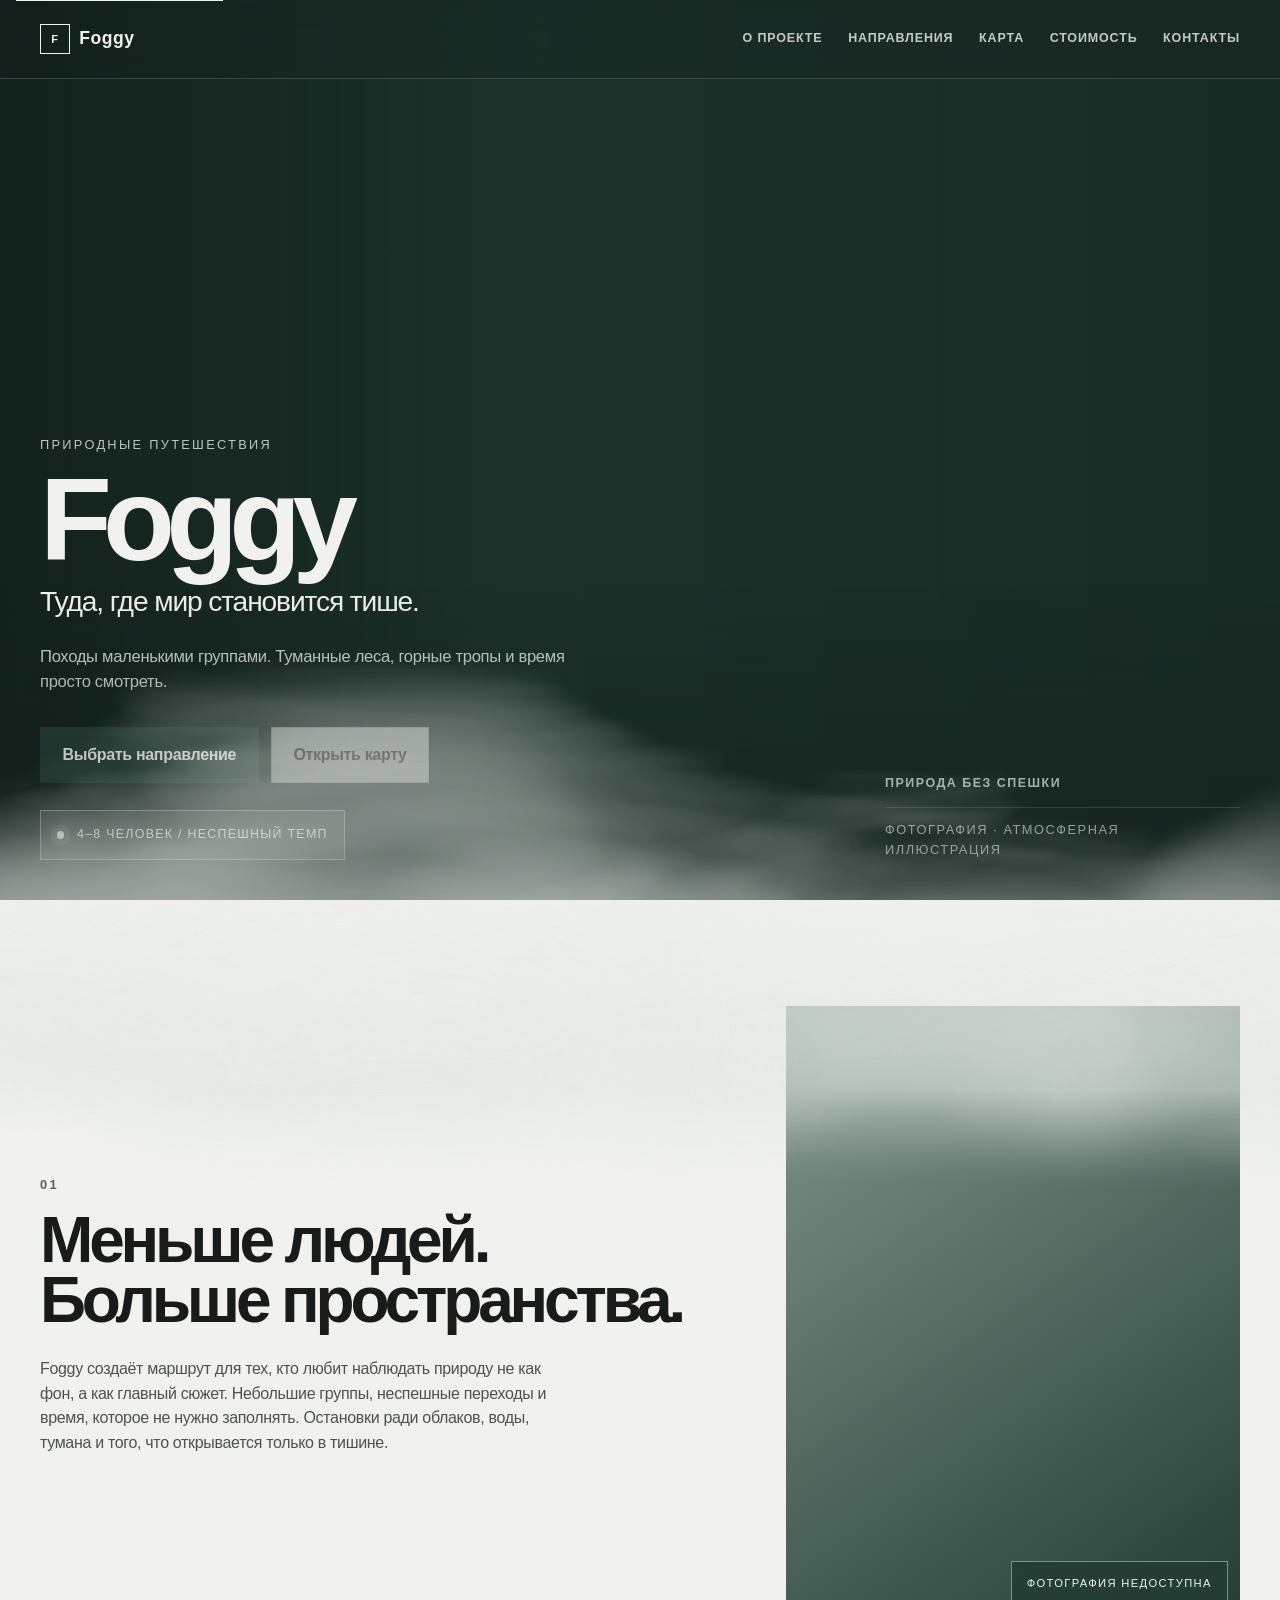
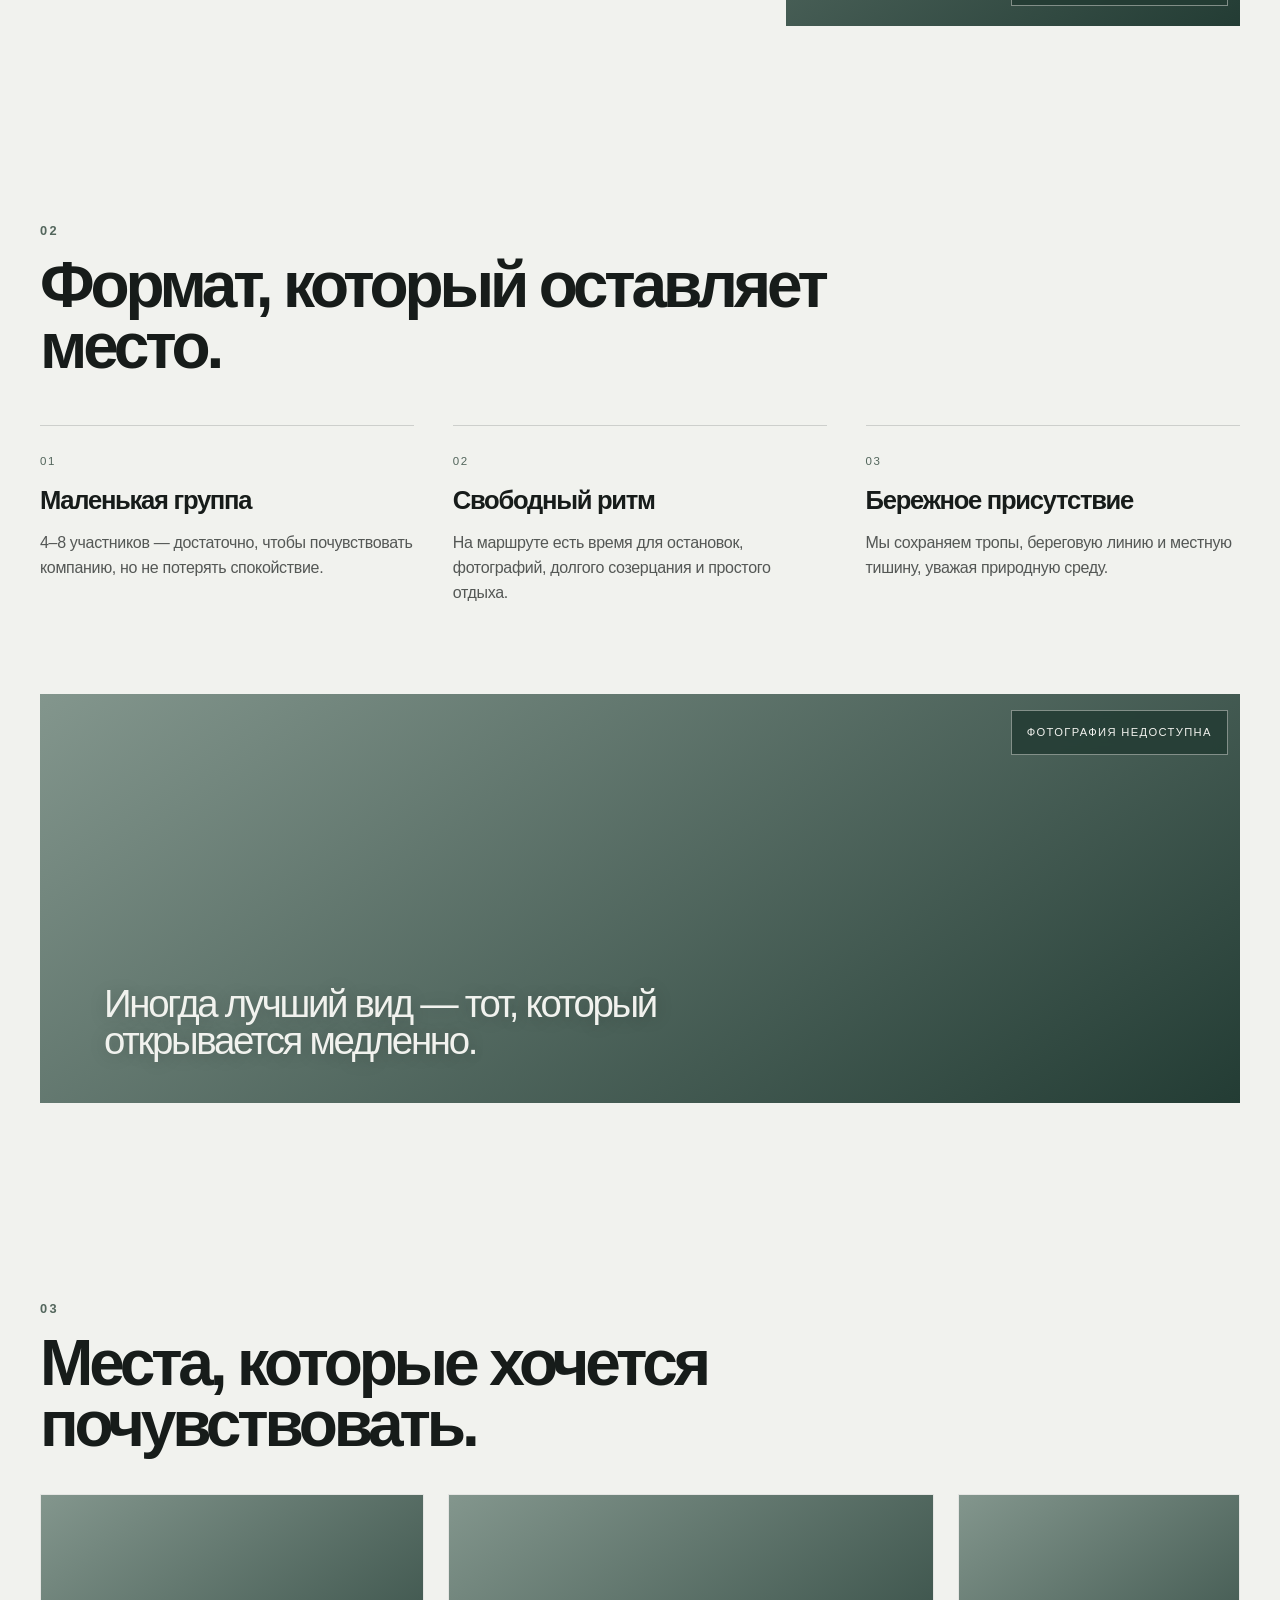
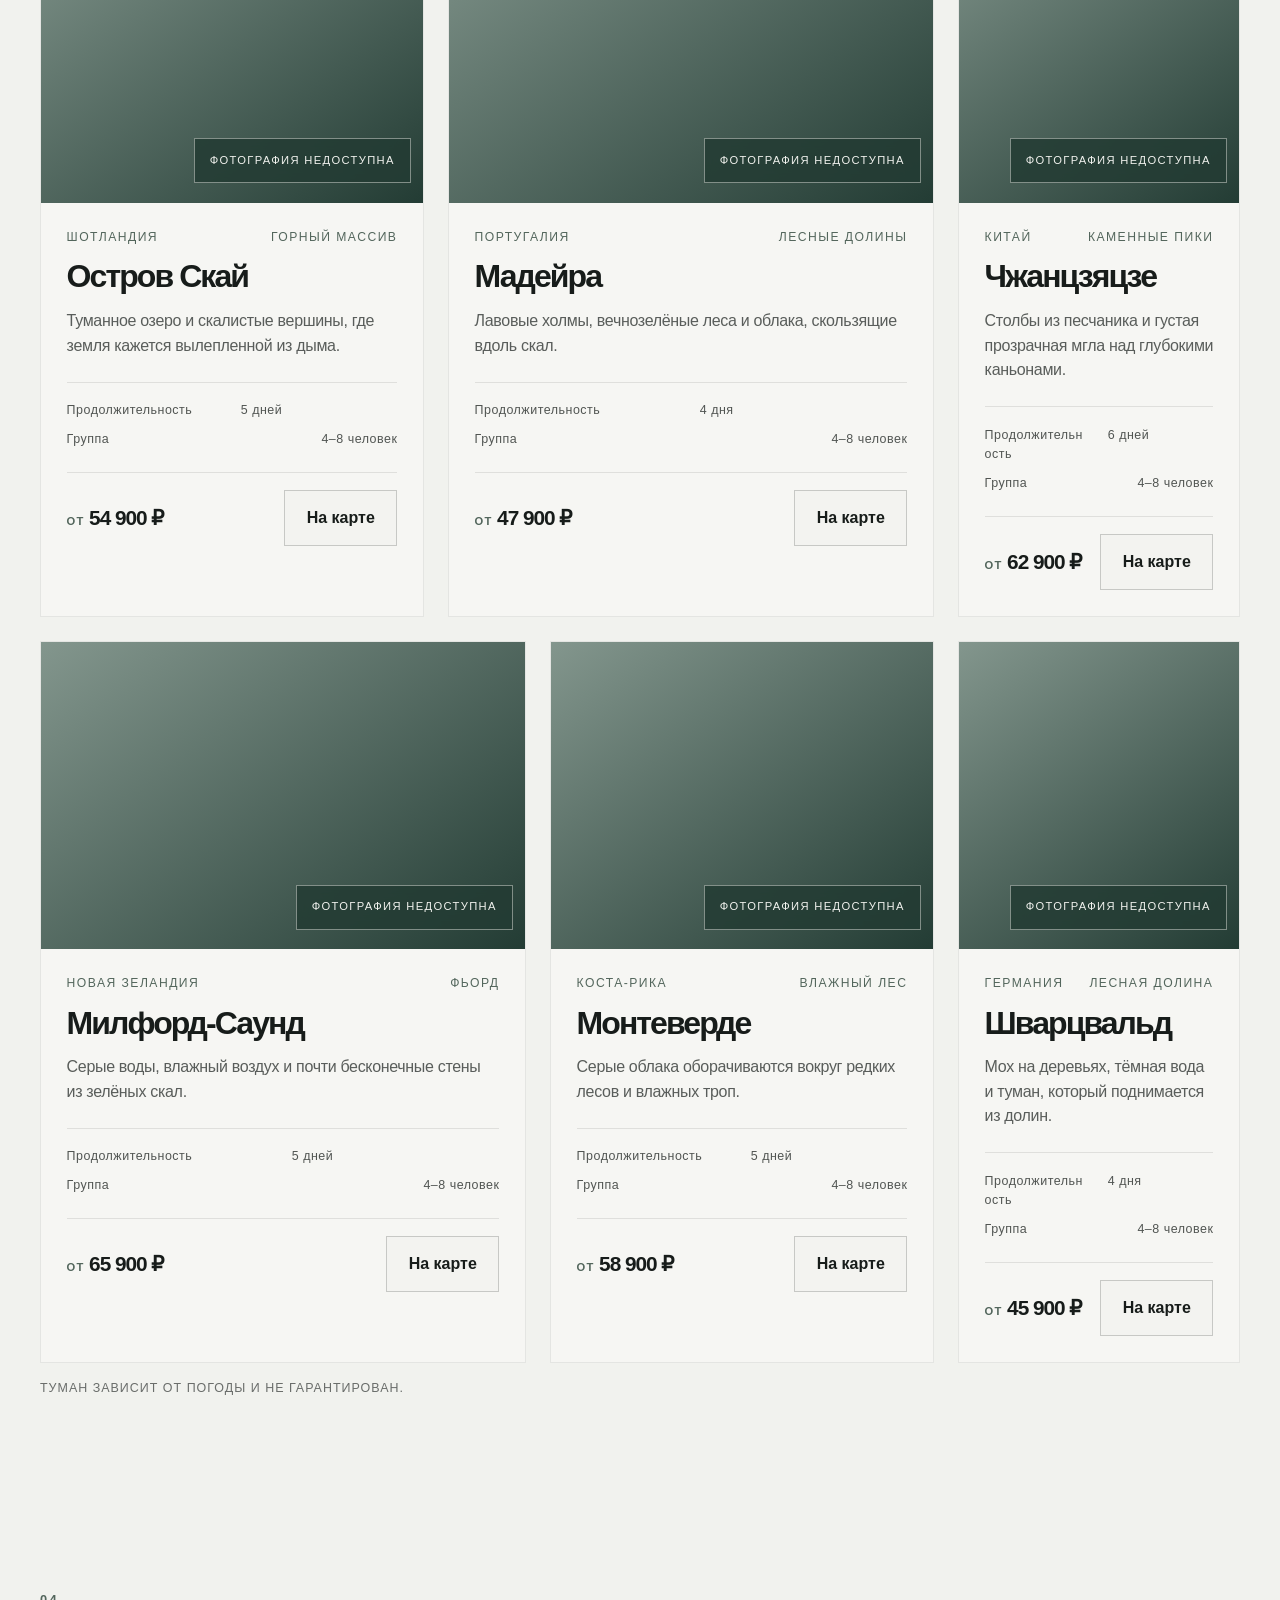
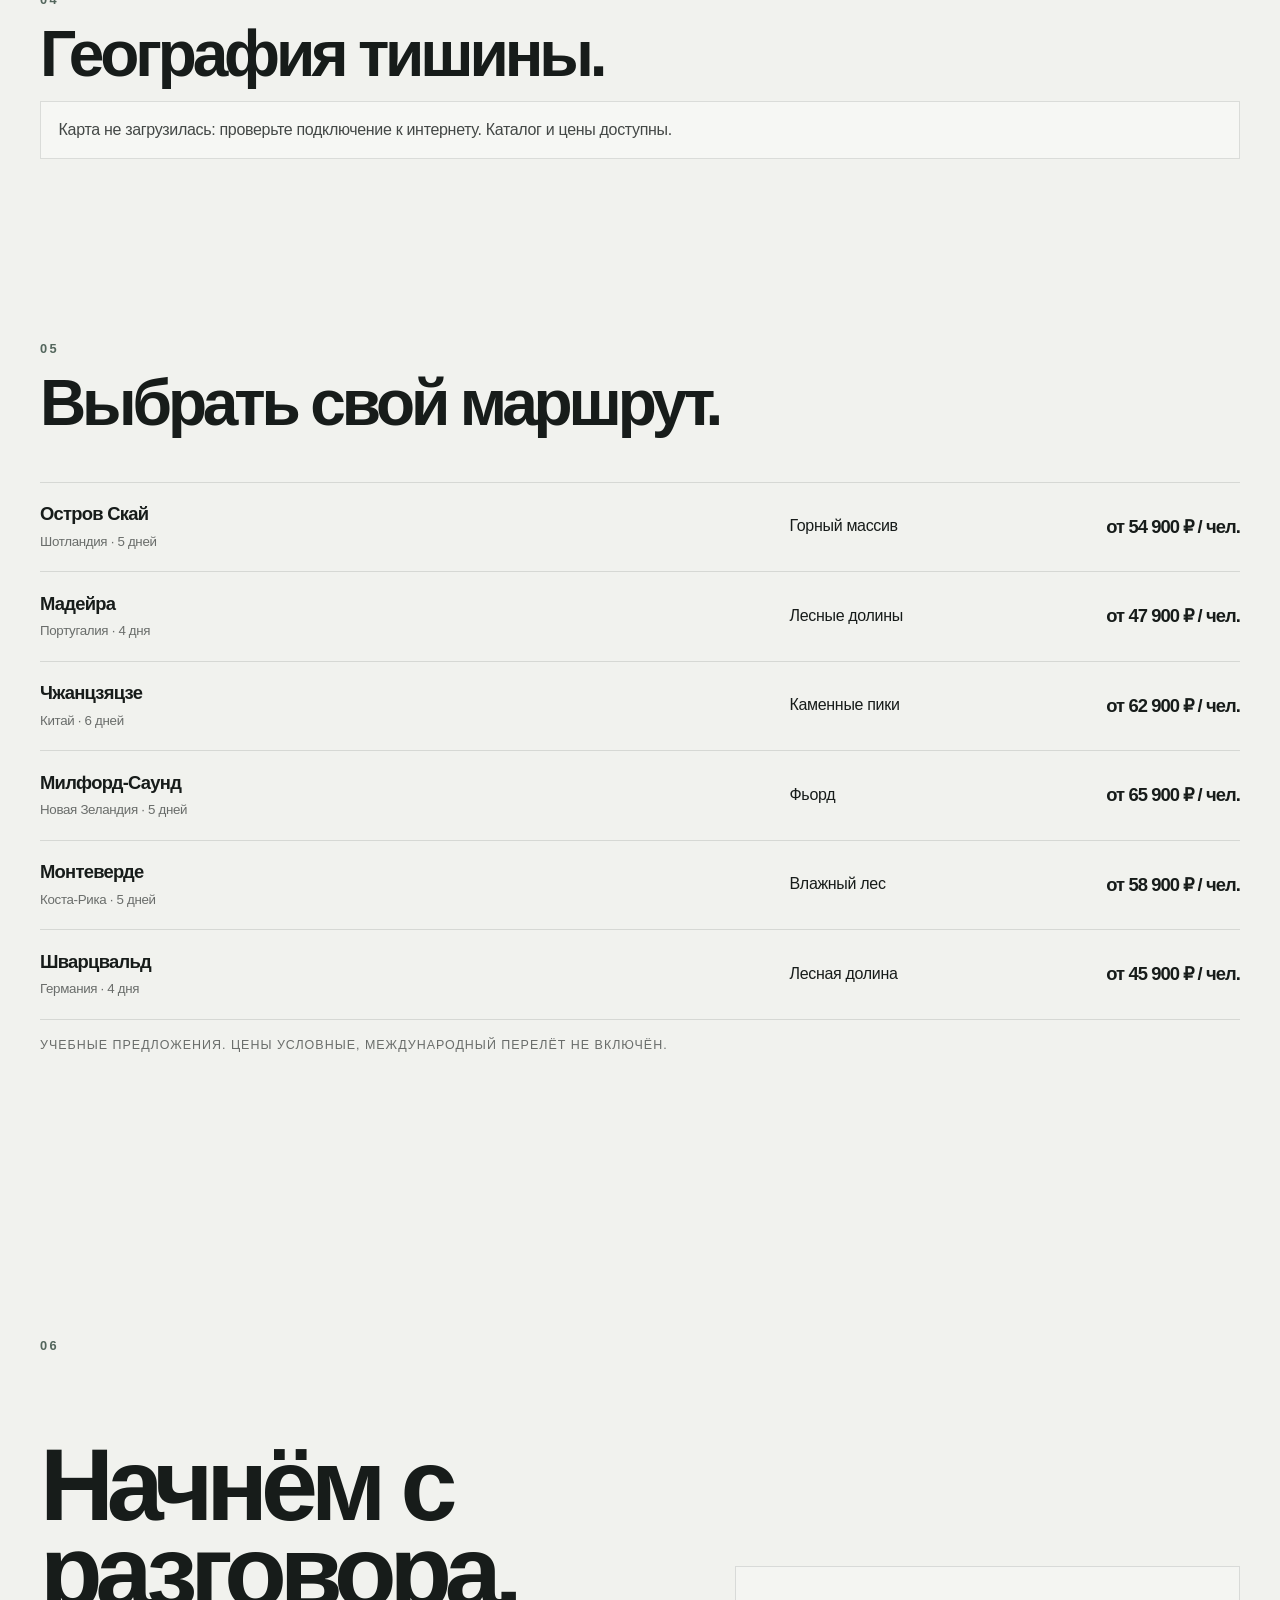
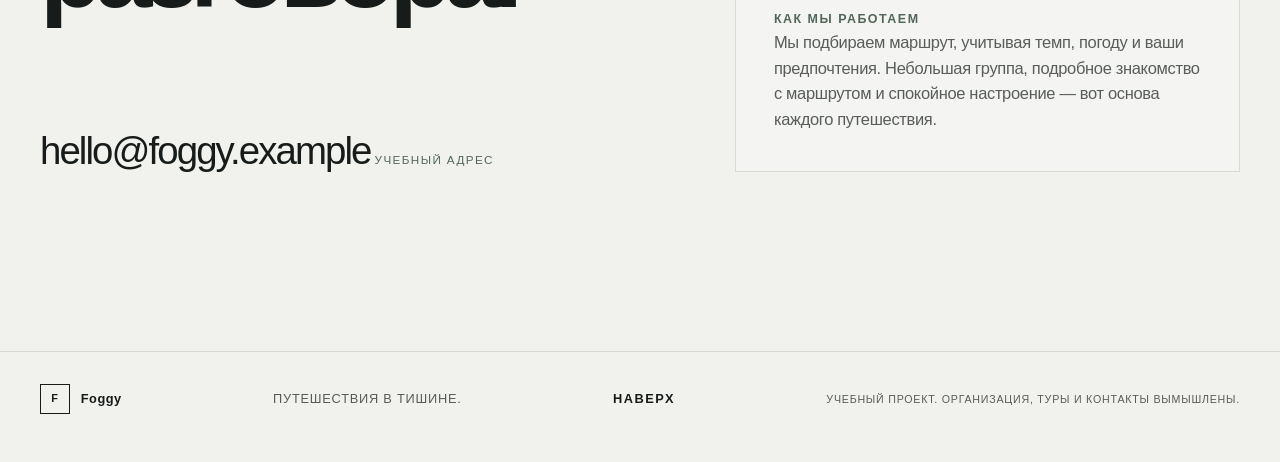
==== commit 4b4c77eb: "moving files" ====
--- a/index.html
+++ b/index.html
@@ -5,945 +5,10 @@
   <meta name="viewport" content="width=device-width, initial-scale=1.0">
   <meta name="description" content="Foggy — небольшие путешествия по туманным лесам, горным долинам и спокойным природным маршрутам по всему миру.">
   <title>Foggy — путешествия там, где мир становится тише</title>
-  <link rel="preconnect" href="https://fonts.googleapis.com">
-  <link rel="preconnect" href="https://fonts.gstatic.com" crossorigin>
   <link rel="stylesheet" href="https://unpkg.com/leaflet@1.9.4/dist/leaflet.css" integrity="sha256-p4NxAoJBhIIN+hmNHrzRCf9tD/miZyoHS5obTRR9BMY=" crossorigin="">
-  <style>
-    :root {
-      --paper: #f1f2ee;
-      --ink: #171c1a;
-      --forest: #233c34;
-      --moss: #8d9b92;
-      --mist: #d5ddda;
-      --glass: rgba(241, 242, 238, 0.19);
-      --glass-border: rgba(255, 255, 255, 0.36);
-      --shadow: rgba(23, 28, 26, 0.12);
-      --max-width: 1440px;
-      --section-padding: clamp(4.5rem, 7vw, 8.5rem);
-      --content-width: min(100% - 2.5rem, 1200px);
-      --content-width-wide: min(100% - 2.5rem, 1320px);
-      --radius: 18px;
-      --header-height: 78px;
-      --transition: 260ms ease;
-    }
-
-    * { box-sizing: border-box; }
-
-    html {
-      scroll-behavior: smooth;
-      background: var(--paper);
-    }
-
-    body {
-      margin: 0;
-      color: var(--ink);
-      background: var(--paper);
-      font-family: Helvetica Neue, Arial, sans-serif;
-      font-size: 16px;
-      line-height: 1.55;
-      letter-spacing: -0.02em;
-      text-rendering: optimizeLegibility;
-    }
-
-    body.menu-open { overflow: hidden; }
-
-    img {
-      display: block;
-      max-width: 100%;
-    }
-
-    a { color: inherit; }
-
-    button, input, textarea { font: inherit; }
-
-    ::selection {
-      color: var(--paper);
-      background: var(--forest);
-    }
-
-    :focus-visible {
-      outline: 2px solid var(--ink);
-      outline-offset: 4px;
-    }
-
-    .sr-only {
-      position: absolute;
-      width: 1px;
-      height: 1px;
-      padding: 0;
-      margin: -1px;
-      overflow: hidden;
-      clip: rect(0, 0, 0, 0);
-      white-space: nowrap;
-      border: 0;
-    }
-
-    .container {
-      width: var(--content-width);
-      margin-inline: auto;
-    }
-
-    .container-wide {
-      width: var(--content-width-wide);
-      margin-inline: auto;
-    }
-
-    .section-kicker {
-      display: block;
-      margin-bottom: 0.9rem;
-      color: var(--moss);
-      font-size: clamp(0.7rem, 1vw, 0.8rem);
-      font-weight: 700;
-      letter-spacing: 0.18em;
-      text-transform: uppercase;
-    }
-
-    .section-title {
-      margin: 0;
-      max-width: 920px;
-      font-size: clamp(2.6rem, 5vw, 6.1rem);
-      line-height: 0.95;
-      letter-spacing: -0.065em;
-      font-weight: 600;
-    }
-
-    .eyebrow {
-      color: var(--moss);
-      font-size: 0.78rem;
-      font-weight: 700;
-      letter-spacing: 0.12em;
-      text-transform: uppercase;
-    }
-
-    .button,
-    .text-link {
-      display: inline-flex;
-      align-items: center;
-      justify-content: center;
-      min-height: 48px;
-      border: 1px solid transparent;
-      transition: background var(--transition), color var(--transition), border-color var(--transition), transform var(--transition);
-      cursor: pointer;
-      text-decoration: none;
-    }
-
-    .button {
-      padding: 0.9rem 1.35rem;
-      font-weight: 600;
-    }
-
-    .button.primary {
-      background: var(--forest);
-      color: var(--paper);
-    }
-
-    .button.primary:hover,
-    .button.primary:focus-visible {
-      background: #1b2d2a;
-    }
-
-    .button.secondary {
-      border-color: rgba(23, 28, 26, 0.2);
-      background: rgba(241, 242, 238, 0.52);
-      color: var(--ink);
-    }
-
-    .button.secondary:hover,
-    .button.secondary:focus-visible {
-      background: rgba(255, 255, 255, 0.68);
-    }
-
-    .button:active,
-    .text-link:active { transform: translateY(1px); }
-
-    .skip-link {
-      position: absolute;
-      top: -3rem;
-      left: 1rem;
-      z-index: 1000;
-      padding: 0.75rem 1rem;
-      background: var(--paper);
-      color: var(--ink);
-    }
-
-    .skip-link:focus { top: 1rem; }
-
-    .site-header {
-      position: fixed;
-      top: 0;
-      left: 0;
-      z-index: 100;
-      width: 100%;
-      border-bottom: 1px solid rgba(255, 255, 255, 0.16);
-      background: rgba(23, 28, 26, 0.16);
-      backdrop-filter: blur(14px);
-      -webkit-backdrop-filter: blur(14px);
-      transition: background var(--transition), border-color var(--transition), transform var(--transition);
-    }
-
-    .site-header.has-background {
-      background: rgba(241, 242, 238, 0.88);
-      border-color: rgba(23, 28, 26, 0.09);
-      backdrop-filter: blur(12px);
-      -webkit-backdrop-filter: blur(12px);
-    }
-
-    .site-header .container {
-      display: flex;
-      align-items: center;
-      justify-content: space-between;
-      height: var(--header-height);
-    }
-
-    .brand {
-      display: inline-flex;
-      align-items: center;
-      gap: 0.6rem;
-      color: var(--paper);
-      text-decoration: none;
-      font-size: 1.1rem;
-      font-weight: 700;
-      letter-spacing: 0.03em;
-    }
-
-    .has-background .brand { color: var(--ink); }
-
-    .brand-mark {
-      display: inline-grid;
-      place-items: center;
-      width: 1.85rem;
-      height: 1.85rem;
-      border: 1px solid currentColor;
-      font-size: 0.68rem;
-      line-height: 1;
-    }
-
-    .main-nav {
-      display: flex;
-      align-items: center;
-      gap: clamp(1rem, 2vw, 2.25rem);
-      color: var(--paper);
-      font-size: 0.78rem;
-      font-weight: 600;
-      letter-spacing: 0.07em;
-      text-transform: uppercase;
-    }
-
-    .has-background .main-nav { color: var(--ink); }
-
-    .main-nav a {
-      position: relative;
-      text-decoration: none;
-      opacity: 0.8;
-    }
-
-    .main-nav a::after {
-      position: absolute;
-      right: 0;
-      bottom: -0.45rem;
-      left: 0;
-      height: 1px;
-      background: currentColor;
-      transform: scaleX(0);
-      transform-origin: left;
-      transition: transform var(--transition);
-      content: "";
-    }
-
-    .main-nav a:hover::after,
-    .main-nav a:focus-visible::after,
-    .main-nav a.active::after { transform: scaleX(1); }
-
-    .nav-toggle {
-      display: none;
-      width: 2.9rem;
-      height: 2.9rem;
-      border: 1px solid rgba(255, 255, 255, 0.4);
-      background: rgba(255, 255, 255, 0.06);
-      color: var(--paper);
-      cursor: pointer;
-    }
-
-    .has-background .nav-toggle {
-      color: var(--ink);
-      border-color: rgba(23, 28, 26, 0.22);
-      background: rgba(255, 255, 255, 0.26);
-    }
-
-    .nav-toggle .bars,
-    .nav-toggle .bars::before,
-    .nav-toggle .bars::after {
-      position: relative;
-      display: block;
-      width: 1.2rem;
-      height: 1px;
-      margin-inline: auto;
-      background: currentColor;
-      transition: transform var(--transition), opacity var(--transition);
-      content: "";
-    }
-
-    .nav-toggle .bars::before { top: -0.42rem; }
-    .nav-toggle .bars::after { top: 0.42rem; }
-
-    .nav-toggle[aria-expanded="true"] .bars { background: transparent; }
-    .nav-toggle[aria-expanded="true"] .bars::before { top: 0; transform: rotate(45deg); }
-    .nav-toggle[aria-expanded="true"] .bars::after { top: -1px; transform: rotate(-45deg); }
-
-    .hero {
-      position: relative;
-      min-height: 100vh;
-      overflow: hidden;
-      background: var(--forest);
-      color: var(--paper);
-      isolation: isolate;
-    }
-
-    .hero-media {
-      position: absolute;
-      z-index: -2;
-      inset: -8% 0 0;
-      background-image: url("https://images.unsplash.com/photo-1506744038136-46273834b3fb?auto=format&fit=crop&w=1800&q=80");
-      background-size: cover;
-      background-position: center;
-      transform: scale(1.08) translate3d(0, var(--hero-shift, 0), 0);
-      transition: transform 0.12s linear;
-      will-change: transform;
-    }
-
-    .hero::before {
-      position: absolute;
-      z-index: -1;
-      inset: 0;
-      background: linear-gradient(90deg, rgba(8, 14, 12, 0.58) 0%, rgba(8, 14, 12, 0.26) 40%, rgba(8, 14, 12, 0.36) 100%);
-      content: "";
-    }
-
-    .hero::after {
-      position: absolute;
-      right: 0;
-      bottom: 0;
-      left: 0;
-      height: 35%;
-      background: linear-gradient(to top, rgba(18, 24, 22, 0.38), transparent);
-      content: "";
-    }
-
-    .hero-content {
-      display: grid;
-      align-content: end;
-      min-height: 100vh;
-      padding-block: clamp(7rem, 14vh, 10rem) 2.5rem;
-    }
-
-    .hero-grid {
-      display: grid;
-      grid-template-columns: minmax(0, 2.2fr) minmax(0, 1fr);
-      gap: clamp(2rem, 5vw, 6rem);
-      align-items: end;
-    }
-
-    .hero-copy {
-      max-width: 980px;
-    }
-
-    .hero-kicker {
-      display: block;
-      margin-bottom: 1.1rem;
-      font-size: clamp(0.7rem, 1vw, 0.8rem);
-      letter-spacing: 0.18em;
-      text-transform: uppercase;
-      color: rgba(241, 242, 238, 0.78);
-    }
-
-    .hero-title {
-      margin: 0;
-      font-size: clamp(4rem, 9.2vw, 11rem);
-      line-height: 0.8;
-      letter-spacing: -0.075em;
-      font-weight: 600;
-    }
-
-    .hero-tagline {
-      margin: 1.25rem 0 0;
-      max-width: 700px;
-      font-size: clamp(1.1rem, 2.2vw, 1.8rem);
-      line-height: 1.12;
-      letter-spacing: -0.04em;
-      font-weight: 500;
-    }
-
-    .hero-body {
-      margin: 1.6rem 0 0;
-      max-width: 35rem;
-      color: rgba(241, 242, 238, 0.82);
-      font-size: clamp(0.96rem, 1.3vw, 1.15rem);
-    }
-
-    .hero-actions {
-      display: flex;
-      flex-wrap: wrap;
-      gap: 0.75rem;
-      margin-top: 2rem;
-    }
-
-    .hero-note {
-      display: flex;
-      align-items: center;
-      gap: 0.8rem;
-      margin-top: 1.7rem;
-      padding: 0.9rem 1rem;
-      width: fit-content;
-      border: 1px solid var(--glass-border);
-      background: rgba(241, 242, 238, 0.12);
-      backdrop-filter: blur(14px);
-      -webkit-backdrop-filter: blur(14px);
-      color: var(--paper);
-      font-size: 0.78rem;
-      letter-spacing: 0.1em;
-      text-transform: uppercase;
-    }
-
-    .hero-note::before {
-      width: 0.45rem;
-      height: 0.45rem;
-      border-radius: 50%;
-      background: var(--mist);
-      box-shadow: 0 0 0 0.4rem rgba(213, 221, 218, 0.12);
-      content: "";
-    }
-
-    .hero-detail {
-      justify-self: end;
-      max-width: 400px;
-      color: rgba(241, 242, 238, 0.84);
-      font-size: 0.8rem;
-      letter-spacing: 0.12em;
-      text-transform: uppercase;
-    }
-
-    .hero-detail-line {
-      position: relative;
-      padding-top: 0.8rem;
-      margin-top: 0.8rem;
-      border-top: 1px solid rgba(255, 255, 255, 0.18);
-    }
-
-    section { scroll-margin-top: calc(var(--header-height) + 2rem); }
-
-    .intro,
-    .format,
-    .catalog,
-    .map-block,
-    .price,
-    .contacts {
-      padding-block: var(--section-padding);
-    }
-
-    .journal-grid {
-      display: grid;
-      grid-template-columns: minmax(0, 1.2fr) minmax(0, 0.8fr);
-      gap: clamp(2rem, 5vw, 5rem);
-      align-items: center;
-    }
-
-    .intro-copy {
-      max-width: 670px;
-    }
-
-    .intro-copy .section-title {
-      max-width: 760px;
-    }
-
-    .intro-text {
-      margin: 1.6rem 0 0;
-      max-width: 33rem;
-      color: rgba(23, 28, 26, 0.75);
-      font-size: clamp(1rem, 1.2vw, 1.15rem);
-    }
-
-    .intro-media {
-      position: relative;
-      min-height: 620px;
-      overflow: hidden;
-      background: var(--mist);
-    }
-
-    .intro-media img,
-    .photo-panel img,
-    .destination-image img {
-      width: 100%;
-      height: 100%;
-      object-fit: cover;
-      transition: transform 700ms ease;
-    }
-
-    .intro-media img {
-      position: absolute;
-      inset: 0;
-    }
-
-    .intro-media:hover img,
-    .photo-panel:hover img,
-    .destination-image:hover img { transform: scale(1.025); }
-
-    .intro-caption {
-      position: absolute;
-      right: 1.2rem;
-      bottom: 1.2rem;
-      padding: 0.8rem 0.95rem;
-      border: 1px solid rgba(241, 242, 238, 0.45);
-      background: rgba(23, 28, 26, 0.32);
-      color: var(--paper);
-      font-size: 0.7rem;
-      letter-spacing: 0.12em;
-      text-transform: uppercase;
-      backdrop-filter: blur(8px);
-      -webkit-backdrop-filter: blur(8px);
-    }
-
-    .format-grid {
-      display: grid;
-      grid-template-columns: repeat(3, minmax(0, 1fr));
-      gap: clamp(1.5rem, 3vw, 2.5rem);
-      margin-top: 3rem;
-    }
-
-    .feature {
-      position: relative;
-      padding-top: 1.7rem;
-      border-top: 1px solid rgba(23, 28, 26, 0.16);
-    }
-
-    .feature-number {
-      display: block;
-      margin-bottom: 1.1rem;
-      color: var(--moss);
-      font-size: 0.72rem;
-      letter-spacing: 0.14em;
-      text-transform: uppercase;
-    }
-
-    .feature h3 {
-      margin: 0;
-      font-size: clamp(1.55rem, 2vw, 2.2rem);
-      letter-spacing: -0.05em;
-      line-height: 1;
-    }
-
-    .feature p {
-      margin: 1.1rem 0 0;
-      color: rgba(23, 28, 26, 0.72);
-    }
-
-    .photo-panel {
-      position: relative;
-      overflow: hidden;
-      height: clamp(20rem, 32vw, 34rem);
-      margin-top: 5.5rem;
-      background: var(--mist);
-    }
-
-    .photo-panel .quote {
-      position: absolute;
-      left: clamp(1.2rem, 5vw, 5rem);
-      bottom: clamp(1.2rem, 4vw, 2.8rem);
-      max-width: 42rem;
-      color: var(--paper);
-      font-size: clamp(1.4rem, 3vw, 3.5rem);
-      line-height: 0.94;
-      letter-spacing: -0.06em;
-      font-weight: 500;
-      text-shadow: 0 2px 18px rgba(0, 0, 0, 0.2);
-    }
-
-    .catalog-header {
-      display: flex;
-      align-items: end;
-      justify-content: space-between;
-      gap: 2rem;
-      margin-bottom: 2.5rem;
-    }
-
-    .catalog-grid {
-      display: grid;
-      grid-template-columns: repeat(12, minmax(0, 1fr));
-      gap: 1.5rem;
-    }
-
-    .destination {
-      grid-column: span 4;
-      background: rgba(255, 255, 255, 0.3);
-      border: 1px solid rgba(23, 28, 26, 0.08);
-    }
-
-    .destination:nth-child(2n) { grid-column: span 5; }
-    .destination:nth-child(3n) { grid-column: span 3; }
-
-    .destination-image {
-      position: relative;
-      height: clamp(18rem, 24vw, 28rem);
-      overflow: hidden;
-      background: var(--mist);
-    }
-
-    .destination-body {
-      padding: clamp(1.2rem, 2vw, 1.7rem);
-    }
-
-    .destination-meta {
-      display: flex;
-      align-items: center;
-      justify-content: space-between;
-      gap: 1rem;
-      margin-bottom: 0.9rem;
-      color: var(--moss);
-      font-size: 0.76rem;
-      letter-spacing: 0.12em;
-      text-transform: uppercase;
-    }
-
-    .destination h3 {
-      margin: 0;
-      font-size: clamp(1.7rem, 2.5vw, 2.4rem);
-      line-height: 0.98;
-      letter-spacing: -0.06em;
-    }
-
-    .destination p {
-      margin: 1rem 0 0;
-      color: rgba(23, 28, 26, 0.7);
-    }
-
-    .destination-details {
-      display: grid;
-      grid-template-columns: repeat(2, minmax(0, 1fr));
-      gap: 0.6rem 1.1rem;
-      padding-top: 1.15rem;
-      margin-top: 1.45rem;
-      border-top: 1px solid rgba(23, 28, 26, 0.1);
-      color: rgba(23, 28, 26, 0.74);
-      font-size: 0.78rem;
-      letter-spacing: 0.04em;
-    }
-
-    .destination-details span:last-child { text-align: right; }
-
-    .destination-footer {
-      display: flex;
-      align-items: center;
-      justify-content: space-between;
-      gap: 1rem;
-      margin-top: 1.4rem;
-      padding-top: 1.1rem;
-      border-top: 1px solid rgba(23, 28, 26, 0.1);
-    }
-
-    .destination-price {
-      font-size: 1.3rem;
-      letter-spacing: -0.05em;
-      font-weight: 600;
-    }
-
-    .destination-price small {
-      color: var(--moss);
-      font-size: 0.7rem;
-      letter-spacing: 0.1em;
-      text-transform: uppercase;
-    }
-
-    .map-layout {
-      position: relative;
-      overflow: hidden;
-      padding: 1rem;
-      border: 1px solid rgba(23, 28, 26, 0.12);
-      background: rgba(255, 255, 255, 0.18);
-    }
-
-    #map-canvas {
-      position: relative;
-      z-index: 0;
-      isolation: isolate;
-      overflow: hidden;
-      width: 100%;
-      height: clamp(24rem, 50vw, 42rem);
-      min-height: 22rem;
-      background: var(--mist);
-    }
-
-    .leaflet-container {
-      background: #dfe9e4;
-      font: inherit;
-    }
-
-    .leaflet-control-zoom {
-      border: 1px solid rgba(23, 28, 26, 0.15) !important;
-      border-radius: 0 !important;
-      box-shadow: none !important;
-    }
-
-    .leaflet-control-zoom a {
-      color: var(--ink) !important;
-      background: rgba(241, 242, 238, 0.9) !important;
-    }
-
-    .leaflet-popup-content-wrapper,
-    .leaflet-popup-tip {
-      border-radius: 0;
-      color: var(--ink);
-      box-shadow: 0 18px 38px rgba(23, 28, 26, 0.12);
-    }
-
-    .leaflet-popup.is-constrained .leaflet-popup-tip-container { display: none; }
-
-    .map-popup {
-      min-width: 200px;
-      padding: 0.2rem 0.1rem 0.1rem;
-    }
-
-    .map-popup h3 {
-      margin: 0;
-      font-size: 1.1rem;
-      letter-spacing: -0.04em;
-    }
-
-    .map-popup p { margin: 0.35rem 0 0; color: rgba(23, 28, 26, 0.75); }
-
-    .map-status {
-      display: none;
-      margin-top: 1rem;
-      padding: 1rem 1.1rem;
-      border: 1px solid rgba(23, 28, 26, 0.12);
-      background: rgba(255, 255, 255, 0.34);
-      color: rgba(23, 28, 26, 0.8);
-    }
-
-    .map-status.is-visible { display: block; }
-
-    .price-list {
-      margin: 3rem 0 0;
-      border-top: 1px solid rgba(23, 28, 26, 0.12);
-    }
-
-    .price-row {
-      display: grid;
-      grid-template-columns: minmax(0, 1.3fr) minmax(110px, 0.45fr) minmax(120px, 0.32fr);
-      gap: 1rem;
-      align-items: center;
-      padding: 1.1rem 0;
-      border-bottom: 1px solid rgba(23, 28, 26, 0.12);
-    }
-
-    .price-row strong {
-      display: block;
-      font-size: 1.15rem;
-      letter-spacing: -0.04em;
-    }
-
-    .price-row small,
-    .price-note {
-      color: rgba(23, 28, 26, 0.62);
-    }
-
-    .price-row span,
-    .price-row strong,
-    .price-row em { font-style: normal; }
-
-    .price-row em {
-      justify-self: end;
-      font-size: 1.15rem;
-      letter-spacing: -0.05em;
-      font-weight: 600;
-    }
-
-    .price-note {
-      margin-top: 1rem;
-      font-size: 0.78rem;
-      letter-spacing: 0.08em;
-      text-transform: uppercase;
-    }
-
-    .contacts-wrap {
-      display: grid;
-      grid-template-columns: minmax(0, 1.1fr) minmax(0, 0.9fr);
-      gap: clamp(2rem, 6vw, 6rem);
-      align-items: end;
-      padding-block: var(--section-padding);
-    }
-
-    .contacts-title {
-      font-size: clamp(3.2rem, 8vw, 8rem);
-      line-height: 0.85;
-      letter-spacing: -0.07em;
-      font-weight: 600;
-    }
-
-    .contact-email {
-      display: inline-block;
-      margin-top: 2rem;
-      font-size: clamp(1.3rem, 3vw, 3rem);
-      line-height: 1;
-      letter-spacing: -0.05em;
-      text-decoration: none;
-    }
-
-    .contact-note {
-      display: inline-block;
-      margin-top: 0.9rem;
-      color: var(--moss);
-      font-size: 0.73rem;
-      letter-spacing: 0.12em;
-      text-transform: uppercase;
-    }
-
-    .contact-card {
-      padding: clamp(1.5rem, 3vw, 2.4rem);
-      border: 1px solid rgba(23, 28, 26, 0.12);
-      background: rgba(255, 255, 255, 0.2);
-    }
-
-    .contact-card .eyebrow {
-      margin-bottom: 0.8rem;
-    }
-
-    .contact-card p {
-      margin: 0;
-      color: rgba(23, 28, 26, 0.7);
-      font-size: 1.03rem;
-    }
-
-    .site-footer {
-      padding: 2rem 0 3rem;
-      border-top: 1px solid rgba(23, 28, 26, 0.12);
-      color: rgba(23, 28, 26, 0.7);
-      font-size: 0.8rem;
-      letter-spacing: 0.06em;
-      text-transform: uppercase;
-    }
-
-    .site-footer .container {
-      display: flex;
-      align-items: center;
-      justify-content: space-between;
-      gap: 1.5rem;
-    }
-
-    .footer-brand {
-      display: inline-flex;
-      align-items: center;
-      gap: 0.7rem;
-      color: var(--ink);
-      text-decoration: none;
-      font-weight: 700;
-      letter-spacing: 0.04em;
-      text-transform: none;
-    }
-
-    .footer-note { display: block; }
-
-    .footer-top {
-      color: var(--ink);
-      text-decoration: none;
-      font-weight: 700;
-      letter-spacing: 0.12em;
-    }
-
-    @media (max-width: 980px) {
-      .main-nav {
-        position: fixed;
-        top: var(--header-height);
-        right: 1rem;
-        left: 1rem;
-        display: grid;
-        gap: 1.2rem;
-        padding: 1.5rem;
-        border: 1px solid rgba(255, 255, 255, 0.24);
-        background: rgba(23, 28, 26, 0.89);
-        backdrop-filter: blur(18px);
-        -webkit-backdrop-filter: blur(18px);
-        opacity: 0;
-        pointer-events: none;
-        transform: translateY(-0.5rem);
-        transition: opacity var(--transition), transform var(--transition);
-      }
-
-      .main-nav.is-open {
-        opacity: 1;
-        pointer-events: auto;
-        transform: translateY(0);
-      }
-
-      .nav-toggle { display: inline-grid; place-items: center; }
-
-      .hero-grid { grid-template-columns: 1fr; }
-      .hero-detail { justify-self: start; }
-
-      .journal-grid,
-      .contacts-wrap { grid-template-columns: 1fr; }
-
-      .destination { grid-column: span 6; }
-      .destination:nth-child(2n),
-      .destination:nth-child(3n) { grid-column: span 6; }
-    }
-
-    @media (max-width: 720px) {
-      :root {
-        --section-padding: 4.5rem;
-        --header-height: 70px;
-        --content-width: min(100% - 1.35rem, 1200px);
-      }
-
-      .site-header .container { height: var(--header-height); }
-      .brand { font-size: 1rem; }
-
-      .hero-note { letter-spacing: 0.06em; }
-      .hero-detail { font-size: 0.68rem; }
-
-      .catalog-grid { grid-template-columns: 1fr; }
-      .destination,
-      .destination:nth-child(2n),
-      .destination:nth-child(3n) { grid-column: auto; }
-
-      .destination-image { height: 23rem; }
-      .destination-details { grid-template-columns: 1fr; }
-      .destination-details span:last-child { text-align: left; }
-      .destination-footer { align-items: flex-end; }
-
-      .price-row {
-        grid-template-columns: 1fr;
-        gap: 0.35rem;
-        padding: 1.35rem 0;
-      }
-      .price-row em { justify-self: start; }
-
-      .site-footer .container {
-        flex-direction: column;
-        align-items: flex-start;
-      }
-    }
-
-    @media (max-width: 430px) {
-      .hero-content { padding-block: 6.5rem 1.5rem; }
-      .hero-title { font-size: clamp(3.2rem, 23vw, 4.75rem); }
-      .hero-tagline { font-size: 1.15rem; }
-      .hero-actions { flex-direction: column; align-items: stretch; }
-      .hero-actions .button { width: 100%; }
-      .intro-media { min-height: 420px; }
-      .photo-panel { height: 19rem; }
-      .photo-panel .quote { font-size: 1.8rem; }
-      .contacts-title { font-size: 2.9rem; }
-    }
-
-    @media (prefers-reduced-motion: reduce) {
-      html { scroll-behavior: auto; }
-      *, *::before, *::after {
-        animation-duration: 0.01ms !important;
-        animation-iteration-count: 1 !important;
-        transition-duration: 0.01ms !important;
-      }
-      .hero-media { transform: none !important; }
-    }
-  </style>
+  <link rel="stylesheet" href="./styles.css">
+  <script defer src="https://unpkg.com/leaflet@1.9.4/dist/leaflet.js" integrity="sha256-20nQCchB9co0qIjJZRGuk2/Z9VM+kNiyxNV1lvTlZBo=" crossorigin=""></script>
+  <script defer src="./script.js"></script>
 </head>
 <body>
   <a class="skip-link" href="#main">Перейти к содержимому</a>
@@ -955,6 +20,10 @@
         <span>Foggy</span>
       </a>
 
+      <button class="nav-toggle" type="button" aria-expanded="false" aria-controls="main-nav" aria-label="Меню">
+        <span class="bars" aria-hidden="true"></span>
+      </button>
+
       <nav class="main-nav" aria-label="Основная навигация" id="main-nav">
         <a href="#about">О проекте</a>
         <a href="#catalog">Направления</a>
@@ -962,14 +31,10 @@
         <a href="#price">Стоимость</a>
         <a href="#contacts">Контакты</a>
       </nav>
-
-      <button class="nav-toggle" type="button" aria-expanded="false" aria-controls="main-nav" aria-label="Открыть меню">
-        <span class="bars" aria-hidden="true"></span>
-      </button>
     </div>
   </header>
 
-  <main id="main">
+  <main id="main" tabindex="-1">
     <section class="hero" id="top" aria-labelledby="hero-title">
       <div class="hero-media" aria-hidden="true"></div>
       <div class="container hero-content">
@@ -988,12 +53,22 @@
 
           <div class="hero-detail">
             <span class="eyebrow">Природа без спешки</span>
-            <div class="hero-detail-line">Маленькие группы · реальные места · атмосферные маршруты</div>
+            <div class="hero-detail-line">Фотография · атмосферная иллюстрация</div>
           </div>
         </div>
       </div>
     </section>
 
+    <div class="fog" aria-hidden="true">
+      <svg class="fog-filter" width="0" height="0" focusable="false">
+        <defs>
+          <filter id="fog-current" x="-6%" y="-8%" width="112%" height="116%" color-interpolation-filters="sRGB">
+            <feTurbulence type="fractalNoise" baseFrequency=".005 .012" numOctaves="2" seed="23" result="current"/>
+            <feDisplacementMap in="SourceGraphic" in2="current" scale="44" xChannelSelector="R" yChannelSelector="G"/>
+          </filter>
+        </defs>
+      </svg>
+      <div class="fog-window"><i class="cloud"></i><i class="cloud"></i><i class="cloud"></i></div></div>
     <section class="intro" id="about" aria-labelledby="about-title">
       <div class="container journal-grid">
         <div class="intro-copy">
@@ -1003,8 +78,8 @@
         </div>
 
         <figure class="intro-media">
-          <img src="https://images.unsplash.com/photo-1501785888041-af3ef285b470?auto=format&fit=crop&w=1200&q=80" alt="Горный склон, покрытый туманом и густым лесом" loading="lazy">
-          <figcaption class="intro-caption">Долина · утро</figcaption>
+          <img src="https://images.unsplash.com/photo-1501785888041-af3ef285b470?auto=format&fit=crop&w=1200&q=80" alt="Горное озеро" loading="lazy">
+          <figcaption class="intro-caption">Атмосферная иллюстрация</figcaption>
         </figure>
       </div>
     </section>
@@ -1034,8 +109,9 @@
           </article>
         </div>
 
-        <figure class="photo-panel" aria-label="Панорамный вид гор и облаков">
-          <img src="https://images.unsplash.com/photo-1441974231531-c6227db76b6e?auto=format&fit=crop&w=1800&q=80" alt="Густой туманный лес среди высоких гор" loading="lazy">
+        <figure class="photo-panel">
+          <img src="https://images.unsplash.com/photo-1441974231531-c6227db76b6e?auto=format&fit=crop&w=1800&q=80" alt="Свет между деревьями" loading="lazy">
+          <span class="intro-caption">Атмосферная иллюстрация</span>
           <figcaption class="quote">Иногда лучший вид — тот, который открывается медленно.</figcaption>
         </figure>
       </div>
@@ -1050,7 +126,7 @@
           </div>
         </div>
 
-        <div class="catalog-grid" id="destination-grid" aria-live="polite"></div>
+        <div class="catalog-grid" id="destination-grid"></div>
         <p class="price-note">Туман зависит от погоды и не гарантирован.</p>
       </div>
     </section>
@@ -1060,9 +136,11 @@
         <span class="section-kicker">04</span>
         <h2 class="section-title" id="map-title">География тишины.</h2>
         <div class="map-layout">
+          <button type="button" class="button secondary" id="overview">Все направления</button>
+          <button type="button" class="button secondary" id="touch" aria-pressed="false" hidden>Перемещение карты</button>
           <div id="map-canvas" role="region" aria-label="Интерактивная карта направлений Foggy"></div>
         </div>
-        <div class="map-status" id="map-status" role="status" aria-live="polite"></div>
+        <div class="map-status" id="map-status" role="status"></div>
       </div>
     </section>
 
@@ -1070,7 +148,7 @@
       <div class="container">
         <span class="section-kicker">05</span>
         <h2 class="section-title" id="price-title">Выбрать свой маршрут.</h2>
-        <div class="price-list" id="price-list" aria-live="polite"></div>
+        <div class="price-list" id="price-list"></div>
         <p class="price-note">Учебные предложения. Цены условные, международный перелёт не включён.</p>
       </div>
     </section>
@@ -1104,332 +182,5 @@
     </div>
   </footer>
 
-  <script src="https://unpkg.com/leaflet@1.9.4/dist/leaflet.js" integrity="sha256-20nQCchB9co0qIjJZRGuk2/Z9VM+kNiyxNV1lvTlZBo=" crossorigin=""></script>
-  <script>
-    // Данные направлений используются каталогом, картой и прайсом.
-    const destinations = [
-      {
-        id: "skye",
-        name: "Остров Скай",
-        country: "Шотландия",
-        description: "Туманное озеро и скалистые вершины, где земля кажется вылепленной из дыма.",
-        type: "Горный массив",
-        duration: "5 дней",
-        group: "4–8 человек",
-        price: 54900,
-        image: "https://images.unsplash.com/photo-1519681393784-d120267933ba?auto=format&fit=crop&w=1200&q=80",
-        coords: [57.2, -6.2]
-      },
-      {
-        id: "madeira",
-        name: "Мадейра",
-        country: "Португалия",
-        description: "Лавовые холмы, вечнозелёные леса и облака, скользящие вдоль скал.",
-        type: "Лесные долины",
-        duration: "4 дня",
-        group: "4–8 человек",
-        price: 47900,
-        image: "https://images.unsplash.com/photo-1500530855697-b586d89ba3ee?auto=format&fit=crop&w=1200&q=80",
-        coords: [32.6667, -16.9]
-      },
-      {
-        id: "zhangjiajie",
-        name: "Чжанцзяцзе",
-        country: "Китай",
-        description: "Столбы из песчаника и густая прозрачная мгла над глубокими каньонами.",
-        type: "Каменные пики",
-        duration: "6 дней",
-        group: "4–8 человек",
-        price: 62900,
-        image: "https://images.unsplash.com/photo-1473448912268-2022ce9509d8?auto=format&fit=crop&w=1200&q=80",
-        coords: [29.125, 110.478]
-      },
-      {
-        id: "milford-sound",
-        name: "Милфорд-Саунд",
-        country: "Новая Зеландия",
-        description: "Серые воды, влажный воздух и почти бесконечные стены из зелёных скал.",
-        type: "Фьорд",
-        duration: "5 дней",
-        group: "4–8 человек",
-        price: 65900,
-        image: "https://images.unsplash.com/photo-1501594907352-04cda38ebc29?auto=format&fit=crop&w=1200&q=80",
-        coords: [-44.6, 167.9]
-      },
-      {
-        id: "monteverde",
-        name: "Монтеверде",
-        country: "Коста-Рика",
-        description: "Серые облака оборачиваются вокруг редких лесов и влажных троп.",
-        type: "Влажный лес",
-        duration: "5 дней",
-        group: "4–8 человек",
-        price: 58900,
-        image: "https://images.unsplash.com/photo-1501436513145-30f24e19fcc5?auto=format&fit=crop&w=1200&q=80",
-        coords: [10.3, -84.8]
-      },
-      {
-        id: "black-forest",
-        name: "Шварцвальд",
-        country: "Германия",
-        description: "Мох на деревьях, тёмная вода и туман, который поднимается из долин.",
-        type: "Лесная долина",
-        duration: "4 дня",
-        group: "4–8 человек",
-        price: 45900,
-        image: "https://images.unsplash.com/photo-1501854140801-50d01698950b?auto=format&fit=crop&w=1200&q=80",
-        coords: [47.8, 8.2]
-      }
-    ];
-
-    function formatPrice(value) {
-      return new Intl.NumberFormat("ru-RU", { style: "currency", currency: "RUB", maximumFractionDigits: 0 }).format(value);
-    }
-
-    function destinationCard(destination) {
-      return `
-        <article class="destination" id="destination-${destination.id}">
-          <div class="destination-image">
-            <img src="${destination.image}" alt="${destination.name} в ${destination.country}" loading="lazy">
-          </div>
-          <div class="destination-body">
-            <div class="destination-meta">
-              <span>${destination.country}</span>
-              <span>${destination.type}</span>
-            </div>
-            <h3>${destination.name}</h3>
-            <p>${destination.description}</p>
-            <div class="destination-details">
-              <span>Продолжительность</span>
-              <span>${destination.duration}</span>
-              <span>Группа</span>
-              <span>${destination.group}</span>
-            </div>
-            <div class="destination-footer">
-              <div class="destination-price"><small>От</small> ${formatPrice(destination.price)}</div>
-              <button class="button secondary map-button" type="button" data-destination-id="${destination.id}">На карте</button>
-            </div>
-          </div>
-        </article>
-      `;
-    }
-
-    function renderCatalog() {
-      const grid = document.querySelector("#destination-grid");
-      grid.innerHTML = destinations.map(destinationCard).join("");
-    }
-
-    function renderPrice() {
-      const list = document.querySelector("#price-list");
-      list.innerHTML = destinations.map(destination => `
-        <div class="price-row">
-          <div>
-            <strong>${destination.name}</strong>
-            <small>${destination.country} · ${destination.duration}</small>
-          </div>
-          <span>${destination.type}</span>
-          <em>от ${formatPrice(destination.price)} / чел.</em>
-        </div>
-      `).join("");
-    }
-
-    const medialMap = document.querySelector("#map-canvas");
-    const mapStatus = document.querySelector("#map-status");
-    let map;
-    let mapReady = false;
-    const mapMarkers = [];
-
-    function mapError(message) {
-      mapStatus.textContent = message;
-      mapStatus.classList.add("is-visible");
-    }
-
-    function keepMapPopupInFrame(popup) {
-      if (!popup || !popup.isOpen()) return;
-
-      L.setOptions(popup, { offset: L.point(0, 7) });
-      popup.update();
-      const element = popup.getElement();
-      const frame = medialMap.getBoundingClientRect();
-      const card = element.getBoundingClientRect();
-      const x = Math.max(frame.left + 12 - card.left, Math.min(0, frame.right - 12 - card.right));
-      const y = Math.max(frame.top + 12 - card.top, Math.min(0, frame.bottom - 12 - card.bottom));
-
-      element.classList.toggle("is-constrained", x !== 0 || y !== 0);
-      L.setOptions(popup, { offset: L.point(x, 7 + y) });
-      popup.update();
-    }
-
-    function initMap() {
-      if (!window.L || !medialMap) return;
-
-      const bounds = destinations.reduce((result, destination) => {
-        result.push(destination.coords);
-        return result;
-      }, []);
-
-      map = L.map(medialMap, {
-        dragging: false,
-        scrollWheelZoom: false,
-        doubleClickZoom: false,
-        boxZoom: false,
-        touchZoom: false,
-        keyboard: false,
-        zoomControl: false,
-        attributionControl: true,
-        zoomSnap: 0.25
-      }).fitBounds(bounds, { padding: [50, 50], animate: false });
-
-      L.tileLayer("https://{s}.tile.openstreetmap.org/{z}/{x}/{y}.png", {
-        attribution: '&copy; <a href="https://www.openstreetmap.org/copyright">OpenStreetMap</a> contributors',
-        maxZoom: 18,
-        noWrap: true
-      }).addTo(map);
-
-      map.on("popupopen", event => keepMapPopupInFrame(event.popup));
-
-      destinations.forEach((destination) => {
-        const marker = L.marker(destination.coords, { autoPanOnFocus: false }).addTo(map);
-        const popupContent = `
-          <article class="map-popup">
-            <h3>${destination.name}</h3>
-            <p>${destination.country}</p>
-            <p>${destination.duration} · ${destination.type}</p>
-            <p>от ${formatPrice(destination.price)} / чел.</p>
-          </article>
-        `;
-        marker.bindPopup(popupContent, { autoPan: false });
-        marker.destinationId = destination.id;
-        mapMarkers.push(marker);
-      });
-
-      mapReady = true;
-
-      const mapResizeObserver = new ResizeObserver(() => {
-        map.invalidateSize({ pan: false });
-        map.fitBounds(bounds, { padding: [50, 50], animate: false });
-        const openMarker = mapMarkers.find(marker => marker.isPopupOpen());
-        if (openMarker) keepMapPopupInFrame(openMarker.getPopup());
-      });
-      mapResizeObserver.observe(medialMap);
-    }
-
-    function openDestinationOnMap(destinationId) {
-      const destination = destinations.find(item => item.id === destinationId);
-      if (!destination || !mapReady || !map) {
-        mapError("Карта временно недоступна. Вы можете продолжить выбор маршрута в каталоге.");
-        return;
-      }
-      const marker = mapMarkers.find(item => item.destinationId === destinationId);
-      if (marker) {
-        marker.openPopup();
-      }
-      document.querySelector("#map").scrollIntoView({ behavior: "smooth", block: "start" });
-    }
-
-    function bindMapButtons() {
-      document.querySelectorAll(".map-button").forEach(button => {
-        button.addEventListener("click", () => openDestinationOnMap(button.dataset.destinationId));
-      });
-    }
-
-    function initHeader() {
-      const header = document.querySelector("#site-header");
-      const nav = document.querySelector("#main-nav");
-      const toggle = document.querySelector(".nav-toggle");
-      const navLinks = nav.querySelectorAll("a");
-
-      function setHeaderState() {
-        const isPastHero = window.scrollY >= window.innerHeight * 0.5;
-        header.classList.toggle("has-background", isPastHero);
-      }
-
-      function closeMenu() {
-        nav.classList.remove("is-open");
-        toggle.setAttribute("aria-expanded", "false");
-        document.body.classList.remove("menu-open");
-      }
-
-      setHeaderState();
-      window.addEventListener("scroll", setHeaderState, { passive: true });
-
-      toggle.addEventListener("click", () => {
-        const isOpen = nav.classList.contains("is-open");
-        nav.classList.toggle("is-open", !isOpen);
-        toggle.setAttribute("aria-expanded", String(!isOpen));
-        document.body.classList.toggle("menu-open", !isOpen);
-      });
-
-      navLinks.forEach(link => {
-        link.addEventListener("click", () => {
-          closeMenu();
-          const targetId = link.getAttribute("href");
-          if (!targetId || !targetId.startsWith("#")) return;
-          const target = document.querySelector(targetId);
-          if (target) {
-            const offset = window.innerWidth < 981 ? 70 : 90;
-            const top = target.getBoundingClientRect().top + window.scrollY - offset;
-            window.scrollTo({ top, behavior: "smooth" });
-          }
-        });
-      });
-
-      document.addEventListener("keydown", (event) => {
-        if (event.key === "Escape" && nav.classList.contains("is-open")) closeMenu();
-      });
-    }
-
-    function initParallax() {
-      const media = document.querySelector(".hero-media");
-      if (!media || window.matchMedia("(prefers-reduced-motion: reduce)").matches || window.innerWidth < 600) return;
-
-      let frameId = null;
-      let lastScroll = 0;
-
-      function updateParallax() {
-        const maxShift = 60;
-        const progress = Math.min(Math.max(window.scrollY / (window.innerHeight * 1.2), 0), 1);
-        const shift = progress * maxShift;
-        media.style.setProperty("--hero-shift", `${shift}px`);
-        frameId = null;
-      }
-
-      function requestUpdate() {
-        if (frameId) return;
-        frameId = requestAnimationFrame(updateParallax);
-      }
-
-      window.addEventListener("scroll", requestUpdate, { passive: true });
-      updateParallax();
-    }
-
-    function initSmoothLinks() {
-      document.querySelectorAll('a[href^="#"]').forEach(link => {
-        const target = document.querySelector(link.getAttribute("href"));
-        if (!target) return;
-        link.addEventListener("click", event => {
-          event.preventDefault();
-          const offset = 90;
-          const top = target.getBoundingClientRect().top + window.scrollY - offset;
-          window.scrollTo({ top, behavior: "smooth" });
-        });
-      });
-    }
-
-    document.addEventListener("DOMContentLoaded", () => {
-      renderCatalog();
-      renderPrice();
-      bindMapButtons();
-      initHeader();
-      initParallax();
-      initSmoothLinks();
-
-      if (window.L) {
-        initMap();
-      } else {
-        mapError("Карта не загрузилась: проверьте подключение к интернету. Каталог и цены доступны.");
-      }
-    });
-  </script>
 </body>
 </html>
--- a/styles.css
+++ b/styles.css
@@ -0,0 +1,984 @@
+:root {
+  --paper: #f1f2ee;
+  --ink: #171c1a;
+  --forest: #233c34;
+  --moss: #53665c;
+  --mist: #d5ddda;
+  --glass: rgba(241, 242, 238, 0.19);
+  --glass-border: rgba(255, 255, 255, 0.36);
+  --shadow: rgba(23, 28, 26, 0.12);
+  --max-width: 1440px;
+  --section-padding: clamp(4.5rem, 7vw, 8.5rem);
+  --content-width: min(100% - 2.5rem, 1200px);
+  --content-width-wide: min(100% - 2.5rem, 1320px);
+  --radius: 18px;
+  --header-height: 78px;
+  --transition: 260ms ease;
+}
+
+* { box-sizing: border-box; }
+
+html {
+  scroll-behavior: smooth;
+  background: var(--paper);
+}
+
+body {
+  margin: 0;
+  color: var(--ink);
+  background: var(--paper);
+  font-family: Helvetica Neue, Arial, sans-serif;
+  font-size: 16px;
+  line-height: 1.55;
+  letter-spacing: -0.02em;
+  text-rendering: optimizeLegibility;
+}
+
+body.menu-open { overflow: hidden; }
+
+img {
+  display: block;
+  max-width: 100%;
+}
+
+a { color: inherit; }
+
+button, input, textarea { font: inherit; }
+
+::selection {
+  color: var(--paper);
+  background: var(--forest);
+}
+
+:focus-visible {
+  outline: 2px solid var(--ink);
+  outline-offset: 4px;
+}
+
+.sr-only {
+  position: absolute;
+  width: 1px;
+  height: 1px;
+  padding: 0;
+  margin: -1px;
+  overflow: hidden;
+  clip: rect(0, 0, 0, 0);
+  white-space: nowrap;
+  border: 0;
+}
+
+.container {
+  width: var(--content-width);
+  margin-inline: auto;
+}
+
+.container-wide {
+  width: var(--content-width-wide);
+  margin-inline: auto;
+}
+
+.section-kicker {
+  display: block;
+  margin-bottom: 0.9rem;
+  color: var(--moss);
+  font-size: clamp(0.7rem, 1vw, 0.8rem);
+  font-weight: 700;
+  letter-spacing: 0.18em;
+  text-transform: uppercase;
+}
+
+.section-title {
+  margin: 0;
+  max-width: 920px;
+  font-size: clamp(2.6rem, 5vw, 6.1rem);
+  line-height: 0.95;
+  letter-spacing: -0.065em;
+  font-weight: 600;
+}
+
+.eyebrow {
+  color: var(--moss);
+  font-size: 0.78rem;
+  font-weight: 700;
+  letter-spacing: 0.12em;
+  text-transform: uppercase;
+}
+
+.button,
+.text-link {
+  display: inline-flex;
+  align-items: center;
+  justify-content: center;
+  min-height: 48px;
+  border: 1px solid transparent;
+  transition: background var(--transition), color var(--transition), border-color var(--transition), transform var(--transition);
+  cursor: pointer;
+  text-decoration: none;
+}
+
+.button {
+  padding: 0.9rem 1.35rem;
+  font-weight: 600;
+}
+
+.button.primary {
+  background: var(--forest);
+  color: var(--paper);
+}
+
+.button.primary:hover,
+.button.primary:focus-visible {
+  background: #1b2d2a;
+}
+
+.button.secondary {
+  border-color: rgba(23, 28, 26, 0.2);
+  background: rgba(241, 242, 238, 0.52);
+  color: var(--ink);
+}
+
+.button.secondary:hover,
+.button.secondary:focus-visible {
+  background: rgba(255, 255, 255, 0.68);
+}
+
+.button:active,
+.text-link:active { transform: translateY(1px); }
+
+.skip-link {
+  position: absolute;
+  top: -3rem;
+  left: 1rem;
+  z-index: 1000;
+  padding: 0.75rem 1rem;
+  background: var(--paper);
+  color: var(--ink);
+}
+
+.skip-link:focus { top: 1rem; }
+
+.site-header {
+  position: fixed;
+  top: 0;
+  left: 0;
+  z-index: 100;
+  width: 100%;
+  border-bottom: 1px solid rgba(255, 255, 255, 0.16);
+  background: rgba(23, 28, 26, 0.16);
+  backdrop-filter: blur(14px);
+  -webkit-backdrop-filter: blur(14px);
+  transition: background var(--transition), border-color var(--transition), transform var(--transition);
+}
+
+.site-header.has-background {
+  background: rgba(241, 242, 238, 0.88);
+  border-color: rgba(23, 28, 26, 0.09);
+  backdrop-filter: blur(12px);
+  -webkit-backdrop-filter: blur(12px);
+}
+
+.site-header .container {
+  display: flex;
+  align-items: center;
+  justify-content: space-between;
+  height: var(--header-height);
+}
+
+.brand {
+  display: inline-flex;
+  align-items: center;
+  gap: 0.6rem;
+  color: var(--paper);
+  text-decoration: none;
+  font-size: 1.1rem;
+  font-weight: 700;
+  letter-spacing: 0.03em;
+}
+
+.has-background .brand { color: var(--ink); }
+
+.brand-mark {
+  display: inline-grid;
+  place-items: center;
+  width: 1.85rem;
+  height: 1.85rem;
+  border: 1px solid currentColor;
+  font-size: 0.68rem;
+  line-height: 1;
+}
+
+.main-nav {
+  display: flex;
+  align-items: center;
+  gap: clamp(1rem, 2vw, 2.25rem);
+  color: var(--paper);
+  font-size: 0.78rem;
+  font-weight: 600;
+  letter-spacing: 0.07em;
+  text-transform: uppercase;
+}
+
+.has-background .main-nav { color: var(--ink); }
+
+.main-nav a {
+  position: relative;
+  text-decoration: none;
+  opacity: 0.8;
+}
+
+.main-nav a::after {
+  position: absolute;
+  right: 0;
+  bottom: -0.45rem;
+  left: 0;
+  height: 1px;
+  background: currentColor;
+  transform: scaleX(0);
+  transform-origin: left;
+  transition: transform var(--transition);
+  content: "";
+}
+
+.main-nav a:hover::after,
+.main-nav a:focus-visible::after,
+.main-nav a.active::after { transform: scaleX(1); }
+
+.nav-toggle {
+  display: none;
+  width: 2.9rem;
+  height: 2.9rem;
+  border: 1px solid rgba(255, 255, 255, 0.4);
+  background: rgba(255, 255, 255, 0.06);
+  color: var(--paper);
+  cursor: pointer;
+}
+
+.has-background .nav-toggle {
+  color: var(--ink);
+  border-color: rgba(23, 28, 26, 0.22);
+  background: rgba(255, 255, 255, 0.26);
+}
+
+.nav-toggle .bars,
+.nav-toggle .bars::before,
+.nav-toggle .bars::after {
+  position: relative;
+  display: block;
+  width: 1.2rem;
+  height: 1px;
+  margin-inline: auto;
+  background: currentColor;
+  transition: transform var(--transition), opacity var(--transition);
+  content: "";
+}
+
+.nav-toggle .bars::before { top: -0.42rem; }
+.nav-toggle .bars::after { top: 0.42rem; }
+
+.nav-toggle[aria-expanded="true"] .bars { background: transparent; }
+.nav-toggle[aria-expanded="true"] .bars::before { top: 0; transform: rotate(45deg); }
+.nav-toggle[aria-expanded="true"] .bars::after { top: -1px; transform: rotate(-45deg); }
+
+.hero {
+  position: relative;
+  min-height: 100vh;
+  overflow: hidden;
+  background: var(--forest);
+  color: var(--paper);
+  isolation: isolate;
+}
+
+.hero-media {
+  position: absolute;
+  z-index: -2;
+  inset: -8% 0 0;
+  background-image: url("https://images.unsplash.com/photo-1506744038136-46273834b3fb?auto=format&fit=crop&w=1800&q=80");
+  background-size: cover;
+  background-position: center;
+  transform: scale(1.08) translate3d(0, var(--hero-shift, 0), 0);
+  transition: transform 0.12s linear;
+  will-change: transform;
+}
+
+.hero::before {
+  position: absolute;
+  z-index: -1;
+  inset: 0;
+  background: linear-gradient(90deg, rgba(8, 14, 12, 0.58) 0%, rgba(8, 14, 12, 0.26) 40%, rgba(8, 14, 12, 0.36) 100%);
+  content: "";
+}
+
+.hero::after {
+  position: absolute;
+  right: 0;
+  bottom: 0;
+  left: 0;
+  height: 35%;
+  background: linear-gradient(to top, rgba(18, 24, 22, 0.38), transparent);
+  content: "";
+}
+
+.hero-content {
+  display: grid;
+  align-content: end;
+  min-height: 100vh;
+  padding-block: clamp(7rem, 14vh, 10rem) 2.5rem;
+}
+
+.hero-grid {
+  display: grid;
+  grid-template-columns: minmax(0, 2.2fr) minmax(0, 1fr);
+  gap: clamp(2rem, 5vw, 6rem);
+  align-items: end;
+}
+
+.hero-copy {
+  max-width: 980px;
+}
+
+.hero-kicker {
+  display: block;
+  margin-bottom: 1.1rem;
+  font-size: clamp(0.7rem, 1vw, 0.8rem);
+  letter-spacing: 0.18em;
+  text-transform: uppercase;
+  color: rgba(241, 242, 238, 0.78);
+}
+
+.hero-title {
+  margin: 0;
+  font-size: clamp(4rem, 9.2vw, 11rem);
+  line-height: 0.8;
+  letter-spacing: -0.075em;
+  font-weight: 600;
+}
+
+.hero-tagline {
+  margin: 1.25rem 0 0;
+  max-width: 700px;
+  font-size: clamp(1.1rem, 2.2vw, 1.8rem);
+  line-height: 1.12;
+  letter-spacing: -0.04em;
+  font-weight: 500;
+}
+
+.hero-body {
+  margin: 1.6rem 0 0;
+  max-width: 35rem;
+  color: rgba(241, 242, 238, 0.82);
+  font-size: clamp(0.96rem, 1.3vw, 1.15rem);
+}
+
+.hero-actions {
+  display: flex;
+  flex-wrap: wrap;
+  gap: 0.75rem;
+  margin-top: 2rem;
+}
+
+.hero-note {
+  display: flex;
+  align-items: center;
+  gap: 0.8rem;
+  margin-top: 1.7rem;
+  padding: 0.9rem 1rem;
+  width: fit-content;
+  border: 1px solid var(--glass-border);
+  background: rgba(241, 242, 238, 0.12);
+  backdrop-filter: blur(14px);
+  -webkit-backdrop-filter: blur(14px);
+  color: var(--paper);
+  font-size: 0.78rem;
+  letter-spacing: 0.1em;
+  text-transform: uppercase;
+}
+
+.hero-note::before {
+  width: 0.45rem;
+  height: 0.45rem;
+  border-radius: 50%;
+  background: var(--mist);
+  box-shadow: 0 0 0 0.4rem rgba(213, 221, 218, 0.12);
+  content: "";
+}
+
+.hero-detail {
+  justify-self: end;
+  max-width: 400px;
+  color: rgba(241, 242, 238, 0.84);
+  font-size: 0.8rem;
+  letter-spacing: 0.12em;
+  text-transform: uppercase;
+}
+
+.hero-detail-line {
+  position: relative;
+  padding-top: 0.8rem;
+  margin-top: 0.8rem;
+  border-top: 1px solid rgba(255, 255, 255, 0.18);
+}
+
+html { scroll-padding-top: calc(var(--header-height) + 2rem); }
+
+.intro,
+.format,
+.catalog,
+.map-block,
+.price,
+.contacts {
+  padding-block: var(--section-padding);
+}
+
+.journal-grid {
+  display: grid;
+  grid-template-columns: minmax(0, 1.2fr) minmax(0, 0.8fr);
+  gap: clamp(2rem, 5vw, 5rem);
+  align-items: center;
+}
+
+.intro-copy {
+  max-width: 670px;
+}
+
+.intro-copy .section-title {
+  max-width: 760px;
+}
+
+.intro-text {
+  margin: 1.6rem 0 0;
+  max-width: 33rem;
+  color: rgba(23, 28, 26, 0.75);
+  font-size: clamp(1rem, 1.2vw, 1.15rem);
+}
+
+.intro-media {
+  position: relative;
+  min-height: 620px;
+  overflow: hidden;
+  background: var(--mist);
+}
+
+.intro-media img,
+.photo-panel img,
+.destination-image img {
+  width: 100%;
+  height: 100%;
+  object-fit: cover;
+  transition: transform 700ms ease;
+}
+
+.intro-media img {
+  position: absolute;
+  inset: 0;
+}
+
+.intro-media:hover img,
+.photo-panel:hover img,
+.destination-image:hover img { transform: scale(1.025); }
+
+.intro-caption {
+  position: absolute;
+  right: 1.2rem;
+  bottom: 1.2rem;
+  padding: 0.8rem 0.95rem;
+  border: 1px solid rgba(241, 242, 238, 0.45);
+  background: rgba(23, 28, 26, 0.32);
+  color: var(--paper);
+  font-size: 0.7rem;
+  letter-spacing: 0.12em;
+  text-transform: uppercase;
+  backdrop-filter: blur(8px);
+  -webkit-backdrop-filter: blur(8px);
+}
+
+.format-grid {
+  display: grid;
+  grid-template-columns: repeat(3, minmax(0, 1fr));
+  gap: clamp(1.5rem, 3vw, 2.5rem);
+  margin-top: 3rem;
+}
+
+.feature {
+  position: relative;
+  padding-top: 1.7rem;
+  border-top: 1px solid rgba(23, 28, 26, 0.16);
+}
+
+.feature-number {
+  display: block;
+  margin-bottom: 1.1rem;
+  color: var(--moss);
+  font-size: 0.72rem;
+  letter-spacing: 0.14em;
+  text-transform: uppercase;
+}
+
+.feature h3 {
+  margin: 0;
+  font-size: clamp(1.55rem, 2vw, 2.2rem);
+  letter-spacing: -0.05em;
+  line-height: 1;
+}
+
+.feature p {
+  margin: 1.1rem 0 0;
+  color: rgba(23, 28, 26, 0.72);
+}
+
+.photo-panel {
+  position: relative;
+  overflow: hidden;
+  height: clamp(20rem, 32vw, 34rem);
+  margin-top: 5.5rem;
+  background: var(--mist);
+}
+
+.photo-panel .quote {
+  position: absolute;
+  left: clamp(1.2rem, 5vw, 5rem);
+  bottom: clamp(1.2rem, 4vw, 2.8rem);
+  max-width: 42rem;
+  color: var(--paper);
+  font-size: clamp(1.4rem, 3vw, 3.5rem);
+  line-height: 0.94;
+  letter-spacing: -0.06em;
+  font-weight: 500;
+  text-shadow: 0 2px 18px rgba(0, 0, 0, 0.2);
+}
+
+.catalog-header {
+  display: flex;
+  align-items: end;
+  justify-content: space-between;
+  gap: 2rem;
+  margin-bottom: 2.5rem;
+}
+
+.catalog-grid {
+  display: grid;
+  grid-template-columns: repeat(12, minmax(0, 1fr));
+  gap: 1.5rem;
+}
+
+.destination {
+  grid-column: span 4;
+  background: rgba(255, 255, 255, 0.3);
+  border: 1px solid rgba(23, 28, 26, 0.08);
+}
+
+.destination:nth-child(2n) { grid-column: span 5; }
+.destination:nth-child(3n) { grid-column: span 3; }
+
+.destination-image {
+  position: relative;
+  height: clamp(18rem, 24vw, 28rem);
+  overflow: hidden;
+  background: var(--mist);
+}
+
+.destination-body {
+  padding: clamp(1.2rem, 2vw, 1.7rem);
+}
+
+.destination-meta {
+  display: flex;
+  align-items: center;
+  justify-content: space-between;
+  gap: 1rem;
+  margin-bottom: 0.9rem;
+  color: var(--moss);
+  font-size: 0.76rem;
+  letter-spacing: 0.12em;
+  text-transform: uppercase;
+}
+
+.destination h3 {
+  margin: 0;
+  font-size: clamp(1.7rem, 2.5vw, 2.4rem);
+  line-height: 0.98;
+  letter-spacing: -0.06em;
+}
+
+.destination p {
+  margin: 1rem 0 0;
+  color: rgba(23, 28, 26, 0.7);
+}
+
+.destination-details {
+  display: grid;
+  grid-template-columns: repeat(2, minmax(0, 1fr));
+  gap: 0.6rem 1.1rem;
+  padding-top: 1.15rem;
+  margin-top: 1.45rem;
+  border-top: 1px solid rgba(23, 28, 26, 0.1);
+  color: rgba(23, 28, 26, 0.74);
+  font-size: 0.78rem;
+  letter-spacing: 0.04em;
+}
+
+.destination-details span:last-child { text-align: right; }
+
+.destination-footer {
+  display: flex;
+  align-items: center;
+  justify-content: space-between;
+  gap: 1rem;
+  margin-top: 1.4rem;
+  padding-top: 1.1rem;
+  border-top: 1px solid rgba(23, 28, 26, 0.1);
+}
+
+.destination-price {
+  font-size: 1.3rem;
+  letter-spacing: -0.05em;
+  font-weight: 600;
+}
+
+.destination-price small {
+  color: var(--moss);
+  font-size: 0.7rem;
+  letter-spacing: 0.1em;
+  text-transform: uppercase;
+}
+
+.map-layout {
+  position: relative;
+  overflow: hidden;
+  padding: 1rem;
+  border: 1px solid rgba(23, 28, 26, 0.12);
+  background: rgba(255, 255, 255, 0.18);
+}
+
+#map-canvas {
+  position: relative;
+  z-index: 0;
+  isolation: isolate;
+  overflow: hidden;
+  width: 100%;
+  height: clamp(24rem, 50vw, 42rem);
+  min-height: 22rem;
+  background: var(--mist);
+}
+
+.leaflet-container {
+  background: #dfe9e4;
+  font: inherit;
+}
+
+.leaflet-control-zoom {
+  border: 1px solid rgba(23, 28, 26, 0.15) !important;
+  border-radius: 0 !important;
+  box-shadow: none !important;
+}
+
+.leaflet-control-zoom a {
+  color: var(--ink) !important;
+  background: rgba(241, 242, 238, 0.9) !important;
+}
+
+.leaflet-popup-content-wrapper,
+.leaflet-popup-tip {
+  border-radius: 0;
+  color: var(--ink);
+  box-shadow: 0 18px 38px rgba(23, 28, 26, 0.12);
+}
+
+.leaflet-popup.is-constrained .leaflet-popup-tip-container { display: none; }
+
+.map-popup {
+  min-width: 200px;
+  padding: 0.2rem 0.1rem 0.1rem;
+}
+
+.map-popup h3 {
+  margin: 0;
+  font-size: 1.1rem;
+  letter-spacing: -0.04em;
+}
+
+.map-popup p { margin: 0.35rem 0 0; color: rgba(23, 28, 26, 0.75); }
+
+.map-status {
+  display: none;
+  margin-top: 1rem;
+  padding: 1rem 1.1rem;
+  border: 1px solid rgba(23, 28, 26, 0.12);
+  background: rgba(255, 255, 255, 0.34);
+  color: rgba(23, 28, 26, 0.8);
+}
+
+.map-status.is-visible { display: block; }
+
+.price-list {
+  margin: 3rem 0 0;
+  border-top: 1px solid rgba(23, 28, 26, 0.12);
+}
+
+.price-row {
+  display: grid;
+  grid-template-columns: minmax(0, 1.3fr) minmax(110px, 0.45fr) minmax(120px, 0.32fr);
+  gap: 1rem;
+  align-items: center;
+  padding: 1.1rem 0;
+  border-bottom: 1px solid rgba(23, 28, 26, 0.12);
+}
+
+.price-row strong {
+  display: block;
+  font-size: 1.15rem;
+  letter-spacing: -0.04em;
+}
+
+.price-row small,
+.price-note {
+  color: rgba(23, 28, 26, 0.62);
+}
+
+.price-row span,
+.price-row strong,
+.price-row em { font-style: normal; }
+
+.price-row em {
+  justify-self: end;
+  font-size: 1.15rem;
+  letter-spacing: -0.05em;
+  font-weight: 600;
+}
+
+.price-note {
+  margin-top: 1rem;
+  font-size: 0.78rem;
+  letter-spacing: 0.08em;
+  text-transform: uppercase;
+}
+
+.contacts-wrap {
+  display: grid;
+  grid-template-columns: minmax(0, 1.1fr) minmax(0, 0.9fr);
+  gap: clamp(2rem, 6vw, 6rem);
+  align-items: end;
+  padding-block: var(--section-padding);
+}
+
+.contacts-title {
+  font-size: clamp(3.2rem, 8vw, 8rem);
+  line-height: 0.85;
+  letter-spacing: -0.07em;
+  font-weight: 600;
+}
+
+.contact-email {
+  display: inline-block;
+  margin-top: 2rem;
+  font-size: clamp(1.3rem, 3vw, 3rem);
+  line-height: 1;
+  letter-spacing: -0.05em;
+  text-decoration: none;
+}
+
+.contact-note {
+  display: inline-block;
+  margin-top: 0.9rem;
+  color: var(--moss);
+  font-size: 0.73rem;
+  letter-spacing: 0.12em;
+  text-transform: uppercase;
+}
+
+.contact-card {
+  padding: clamp(1.5rem, 3vw, 2.4rem);
+  border: 1px solid rgba(23, 28, 26, 0.12);
+  background: rgba(255, 255, 255, 0.2);
+}
+
+.contact-card .eyebrow {
+  margin-bottom: 0.8rem;
+}
+
+.contact-card p {
+  margin: 0;
+  color: rgba(23, 28, 26, 0.7);
+  font-size: 1.03rem;
+}
+
+.site-footer {
+  padding: 2rem 0 3rem;
+  border-top: 1px solid rgba(23, 28, 26, 0.12);
+  color: rgba(23, 28, 26, 0.7);
+  font-size: 0.8rem;
+  letter-spacing: 0.06em;
+  text-transform: uppercase;
+}
+
+.site-footer .container {
+  display: flex;
+  align-items: center;
+  justify-content: space-between;
+  gap: 1.5rem;
+}
+
+.footer-brand {
+  display: inline-flex;
+  align-items: center;
+  gap: 0.7rem;
+  color: var(--ink);
+  text-decoration: none;
+  font-weight: 700;
+  letter-spacing: 0.04em;
+  text-transform: none;
+}
+
+.footer-note { display: block; }
+
+.footer-top {
+  color: var(--ink);
+  text-decoration: none;
+  font-weight: 700;
+  letter-spacing: 0.12em;
+}
+
+@media (max-width: 980px) {
+  .main-nav {
+    position: fixed;
+    top: var(--header-height);
+    right: 1rem;
+    left: 1rem;
+    display: grid;
+    gap: 1.2rem;
+    padding: 1.5rem;
+    border: 1px solid rgba(255, 255, 255, 0.24);
+    background: rgba(23, 28, 26, 0.89);
+    backdrop-filter: blur(18px);
+    -webkit-backdrop-filter: blur(18px);
+    opacity: 0;
+    pointer-events: none;
+    transform: translateY(-0.5rem);
+    transition: opacity var(--transition), transform var(--transition);
+  }
+
+  .main-nav.is-open {
+    opacity: 1;
+    pointer-events: auto;
+    transform: translateY(0);
+  }
+
+  .nav-toggle { display: inline-grid; place-items: center; }
+
+  .hero-grid { grid-template-columns: 1fr; }
+  .hero-detail { justify-self: start; }
+
+  .journal-grid,
+  .contacts-wrap { grid-template-columns: 1fr; }
+
+  .destination { grid-column: span 6; }
+  .destination:nth-child(2n),
+  .destination:nth-child(3n) { grid-column: span 6; }
+}
+
+@media (max-width: 720px) {
+  :root {
+    --section-padding: 4.5rem;
+    --header-height: 70px;
+    --content-width: min(100% - 1.35rem, 1200px);
+  }
+
+  .site-header .container { height: var(--header-height); }
+  .brand { font-size: 1rem; }
+
+  .hero-note { letter-spacing: 0.06em; }
+  .hero-detail { font-size: 0.68rem; }
+
+  .catalog-grid { grid-template-columns: 1fr; }
+  .destination,
+  .destination:nth-child(2n),
+  .destination:nth-child(3n) { grid-column: auto; }
+
+  .destination-image { height: 23rem; }
+  .destination-details { grid-template-columns: 1fr; }
+  .destination-details span:last-child { text-align: left; }
+  .destination-footer { align-items: flex-end; }
+
+  .price-row {
+    grid-template-columns: 1fr;
+    gap: 0.35rem;
+    padding: 1.35rem 0;
+  }
+  .price-row em { justify-self: start; }
+
+  .site-footer .container {
+    flex-direction: column;
+    align-items: flex-start;
+  }
+}
+
+@media (max-width: 430px) {
+  .hero-content { padding-block: 6.5rem 1.5rem; }
+  .hero-title { font-size: clamp(3.2rem, 23vw, 4.75rem); }
+  .hero-tagline { font-size: 1.15rem; }
+  .hero-actions { flex-direction: column; align-items: stretch; }
+  .hero-actions .button { width: 100%; }
+  .intro-media { min-height: 420px; }
+  .photo-panel { height: 19rem; }
+  .photo-panel .quote { font-size: 1.8rem; }
+  .contacts-title { font-size: 2.9rem; }
+}
+
+@media (prefers-reduced-motion: reduce) {
+  html { scroll-behavior: auto; }
+  *, *::before, *::after {
+    animation-duration: 0.01ms !important;
+    animation-iteration-count: 1 !important;
+    transition-duration: 0.01ms !important;
+  }
+  .hero-media { transform: none !important; }
+}
+[hidden] { display:none !important }
+.hero::after { pointer-events:none }
+.hero .eyebrow { color:var(--mist) }
+figure { margin-inline:0 }
+.destination-meta,.destination-footer { flex-wrap:wrap }
+.destination,.section-title,.contacts-title { overflow-wrap:anywhere }
+.intro-caption { background:#233c34dc; max-width:90%; right:.75rem }
+.photo-panel .intro-caption { top:1rem; bottom:auto }
+.intro-media,.photo-panel,.destination-image { background:linear-gradient(145deg,#83968d,#233c34) }
+.map-popup { min-width:0 }
+.map-layout button { margin-bottom:.6rem }
+.fog { position:relative; height:0; pointer-events:none; z-index:1 }
+.fog-window {
+  position: absolute;
+  inset: -36vh 0 auto;
+  height: 68vh;
+  overflow: hidden;
+  mask-image: linear-gradient(transparent, black 14% 84%, transparent);
+}
+.fog-filter { position: absolute; }
+.cloud { position: absolute; inset: 9% -16% -4%; opacity: .42; }
+.cloud::before {
+  content: "";
+  position: absolute;
+  inset: 0;
+  background: var(--cloud-texture, url("./fog-bank.png")) center / cover no-repeat;
+}
+.cloud:nth-child(2) { inset: 18% -20% -8%; --cloud-texture: url("./fog-veil.png"); }
+.cloud:nth-child(3) { inset: 20% -30% -16%; --cloud-texture: url("./fog-wisps.png"); }
+@media (prefers-reduced-motion: no-preference) {
+  /* The texture drifts through a stationary displacement field on its parent. */
+  .fog.in-view .cloud:nth-child(2) { filter: url("#fog-current"); }
+  .cloud::before { animation: fog-drift 24s ease-in-out infinite alternate; }
+  .cloud:nth-child(2)::before { animation-duration: 17s; animation-delay: -9s; }
+  .cloud:nth-child(3)::before { animation-duration: 14s; animation-delay: -4s; }
+}
+.fog:not(.in-view) .cloud::before { animation-play-state: paused; }
+@keyframes fog-drift {
+  from { transform: translate3d(-8%, 3%, 0) scale(.98); }
+  to { transform: translate3d(8%, -4%, 0) scale(1.06); }
+}
+@media(pointer:coarse) { #map-canvas:not(.active) { touch-action:pan-y } }
+@media(max-width:980px) {
+  .main-nav { visibility:hidden }
+  .main-nav.is-open { visibility:visible; color:var(--paper) }
+}
+@media(max-width:720px) {
+  .catalog-grid,.format-grid { grid-template-columns:minmax(0,1fr) }
+  .cloud:nth-child(3) { display:none }
+}
